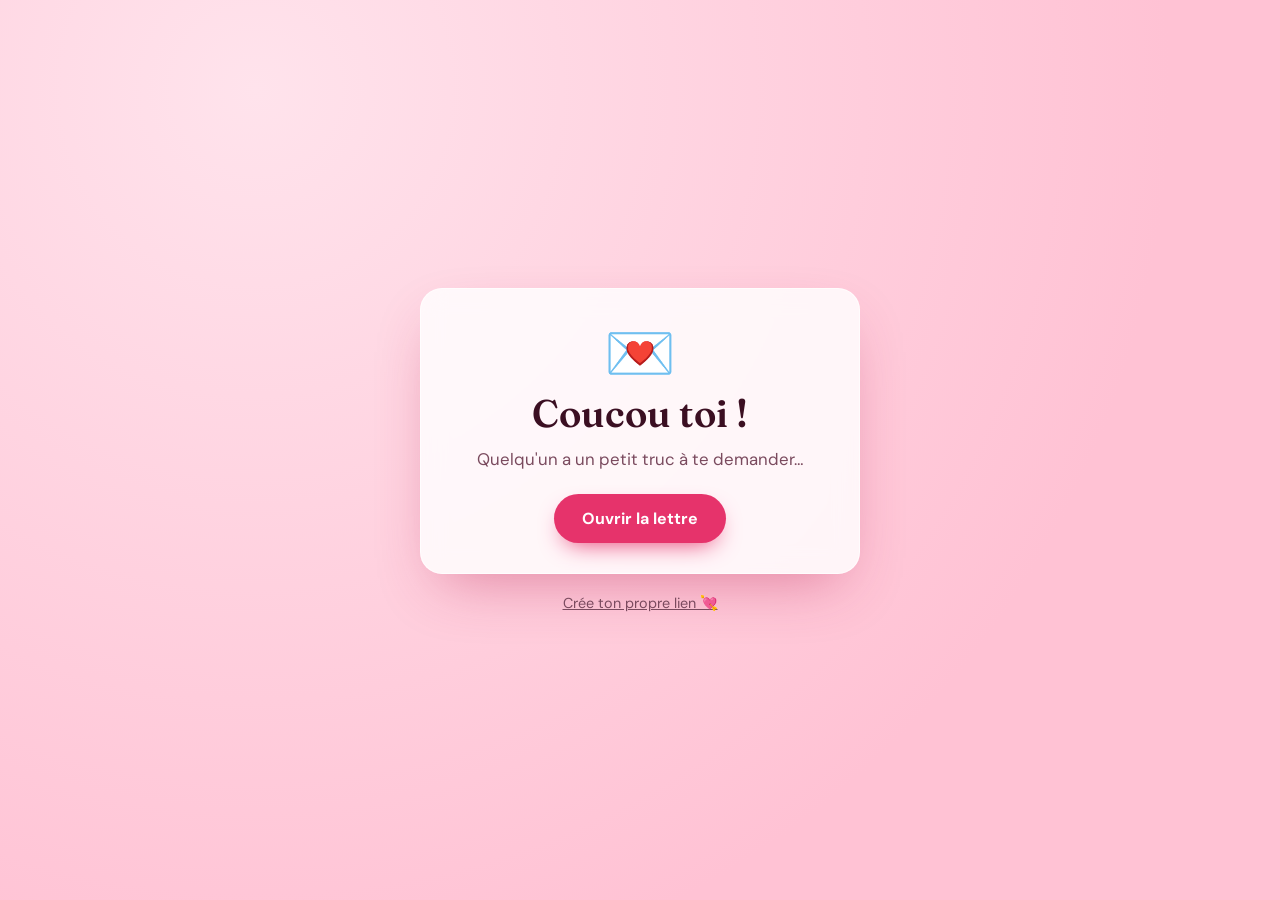
==== index.html @ 867abb2f "Site d'amour interactif : parcours, quiz, bouton Non qui fuit, rendez-vous Co-Authored-By: Claude Op" ====
<!doctype html>
<html lang="fr">
<head>
  <meta charset="utf-8">
  <meta name="viewport" content="width=device-width, initial-scale=1">
  <title>J'ai une question pour toi 💌</title>
  <meta name="description" content="Un petit message rien que pour toi.">
  <link rel="preconnect" href="https://fonts.googleapis.com">
  <link rel="preconnect" href="https://fonts.gstatic.com" crossorigin>
  <link href="https://fonts.googleapis.com/css2?family=Fraunces:ital,opsz,wght@0,9..144,600;1,9..144,500&family=DM+Sans:wght@400;500;700&display=swap" rel="stylesheet">
  <link rel="stylesheet" href="css/style.css">
</head>
<body>
  <div class="hearts" aria-hidden="true"></div>

  <main class="card" id="card">
    <div class="progress" aria-hidden="true"><span id="progress-bar"></span></div>

    <!-- Étape 0 : intro -->
    <section class="step active" data-step="intro">
      <div class="emoji big">💌</div>
      <h1>Coucou <span class="name-slot">toi</span>&nbsp;!</h1>
      <p class="lead"><span class="from-slot">Quelqu'un</span> a un petit truc à te demander…</p>
      <button class="btn primary" data-next>Ouvrir la lettre</button>
    </section>

    <!-- Étape 1 : prénom (sautée si ?pour= est dans l'URL) -->
    <section class="step" data-step="name">
      <div class="emoji">✍️</div>
      <h2>D'abord, c'est quoi ton prénom ?</h2>
      <form id="name-form" class="field" autocomplete="off">
        <input id="name-input" type="text" maxlength="30" placeholder="Ton prénom" aria-label="Ton prénom">
        <button class="btn primary" type="submit">Valider</button>
      </form>
      <p class="feedback" id="name-feedback" aria-live="polite"></p>
    </section>

    <!-- Étape 2 : quiz gauche / droite -->
    <section class="step" data-step="quiz">
      <p class="kicker" id="quiz-count">Question 1/3</p>
      <h2 id="quiz-question">Tu préfères…</h2>
      <div class="choices">
        <button class="choice" data-side="0"><span class="emoji" id="quiz-e0"></span><span id="quiz-a0"></span></button>
        <button class="choice" data-side="1"><span class="emoji" id="quiz-e1"></span><span id="quiz-a1"></span></button>
      </div>
      <p class="feedback" id="quiz-feedback" aria-live="polite"></p>
    </section>

    <!-- Étape 3 : jauge -->
    <section class="step" data-step="scale">
      <div class="emoji" id="scale-emoji">🙂</div>
      <h2>Sois honnête : tu me kiffes à combien sur 10 ?</h2>
      <input id="scale" type="range" min="0" max="10" value="5" aria-label="Note sur 10">
      <p class="scale-value"><span id="scale-value">5</span>/10</p>
      <p class="feedback" id="scale-feedback" aria-live="polite"></p>
      <button class="btn primary" id="scale-next">C'est ma réponse</button>
    </section>

    <!-- Étape 4 : la grande question -->
    <section class="step" data-step="ask">
      <div class="emoji big" id="ask-emoji">🥺</div>
      <h2><span class="name-slot">Toi</span>, tu veux sortir avec moi ?</h2>
      <p class="feedback" id="ask-feedback" aria-live="polite"></p>
      <div class="ask-zone" id="ask-zone">
        <button class="btn primary" id="yes">Oui 💖</button>
        <button class="btn ghost" id="no">Non</button>
      </div>
    </section>

    <!-- Étape 5 : le rendez-vous -->
    <section class="step" data-step="date">
      <div class="emoji big">🥳</div>
      <h2>YESSS ! On fait quoi ?</h2>
      <div class="chips" id="activities" role="radiogroup" aria-label="Activité">
        <button class="chip" data-value="un resto 🍝">🍝 Resto</button>
        <button class="chip" data-value="un ciné 🎬">🎬 Ciné</button>
        <button class="chip" data-value="une balade 🌙">🌙 Balade</button>
        <button class="chip" data-value="une soirée film à la maison 🍿">🍿 Film à la maison</button>
      </div>
      <label class="label" for="date-input">Quel jour ?</label>
      <input id="date-input" type="date">
      <label class="label" for="msg-input">Un petit mot (optionnel)</label>
      <textarea id="msg-input" maxlength="200" rows="2" placeholder="J'ai trop hâte…"></textarea>
      <p class="feedback" id="date-feedback" aria-live="polite"></p>
      <button class="btn primary" id="date-next">Confirmer le rendez-vous</button>
    </section>

    <!-- Étape 6 : récap -->
    <section class="step" data-step="done">
      <div class="emoji big">💞</div>
      <h2>C'est noté !</h2>
      <div class="ticket" id="ticket"></div>
      <a class="btn primary" id="send" target="_blank" rel="noopener">Envoyer ma réponse 📲</a>
      <button class="btn ghost small" id="restart">Recommencer</button>
    </section>
  </main>

  <footer class="footer"><a href="creer.html">Crée ton propre lien 💘</a></footer>

  <canvas id="confetti" aria-hidden="true"></canvas>
  <script src="js/app.js"></script>
</body>
</html>
---- css/style.css ----
/* ========== Thème ========== */
:root {
  --bg-1: #ffe3ec;
  --bg-2: #ffc2d4;
  --card: rgba(255, 255, 255, 0.82);
  --ink: #3b0f22;
  --ink-soft: #7a4a5e;
  --accent: #e6336b;
  --accent-dark: #b81f50;
  --line: rgba(230, 51, 107, 0.25);
  --shadow: 0 24px 60px -20px rgba(184, 31, 80, 0.45);
  --radius: 22px;
}

* { box-sizing: border-box; }

html, body { margin: 0; min-height: 100%; }

body {
  font-family: "DM Sans", system-ui, sans-serif;
  color: var(--ink);
  background: radial-gradient(circle at 20% 10%, var(--bg-1), var(--bg-2) 70%);
  min-height: 100vh;
  display: flex;
  flex-direction: column;
  align-items: center;
  justify-content: center;
  padding: 24px 16px;
  overflow-x: hidden;
}

/* ========== Cœurs flottants ========== */
.hearts { position: fixed; inset: 0; pointer-events: none; overflow: hidden; z-index: 0; }
.hearts span {
  position: absolute;
  bottom: -40px;
  font-size: var(--size, 20px);
  opacity: 0.55;
  animation: float var(--dur, 12s) linear var(--delay, 0s) infinite;
}
@keyframes float {
  0%   { transform: translateY(0) rotate(0); opacity: 0; }
  10%  { opacity: 0.6; }
  100% { transform: translateY(-110vh) rotate(25deg); opacity: 0; }
}

/* ========== Carte ========== */
.card {
  position: relative;
  z-index: 1;
  width: 100%;
  max-width: 440px;
  background: var(--card);
  backdrop-filter: blur(12px);
  -webkit-backdrop-filter: blur(12px);
  border: 1px solid rgba(255, 255, 255, 0.7);
  border-radius: var(--radius);
  box-shadow: var(--shadow);
  padding: 36px 28px 30px;
  text-align: center;
}

.progress { position: absolute; top: 0; left: 0; right: 0; height: 5px; border-radius: var(--radius) var(--radius) 0 0; overflow: hidden; }
.progress span { display: block; height: 100%; width: 0; background: var(--accent); transition: width 0.5s ease; }

/* ========== Étapes ========== */
.step { display: none; }
.step.active { display: block; animation: pop 0.45s cubic-bezier(.2, .9, .3, 1.3); }
@keyframes pop {
  from { opacity: 0; transform: translateY(14px) scale(0.97); }
  to   { opacity: 1; transform: none; }
}

h1, h2 { font-family: "Fraunces", Georgia, serif; font-weight: 600; line-height: 1.2; margin: 8px 0 12px; }
h1 { font-size: clamp(1.9rem, 6vw, 2.4rem); }
h2 { font-size: clamp(1.35rem, 5vw, 1.65rem); }
.lead { color: var(--ink-soft); font-size: 1.05rem; margin: 0 0 24px; }
.kicker { color: var(--accent); font-weight: 700; font-size: 0.8rem; letter-spacing: 0.08em; text-transform: uppercase; margin: 0; }
.emoji { font-size: 2.4rem; line-height: 1; }
.emoji.big { font-size: 3.6rem; animation: beat 1.4s ease-in-out infinite; }
@keyframes beat { 0%, 100% { transform: scale(1); } 15% { transform: scale(1.15); } 30% { transform: scale(1); } }

.feedback { min-height: 1.4em; color: var(--accent-dark); font-weight: 500; margin: 14px 0; }
.hint { color: var(--ink-soft); font-size: 0.85rem; margin: 6px 0 0; text-align: left; }

/* ========== Boutons ========== */
.btn {
  display: inline-block;
  font: inherit;
  font-weight: 700;
  font-size: 1rem;
  border: 0;
  border-radius: 999px;
  padding: 14px 28px;
  cursor: pointer;
  text-decoration: none;
  transition: transform 0.15s ease, background 0.2s ease, box-shadow 0.2s ease;
  -webkit-tap-highlight-color: transparent;
}
.btn:active { transform: scale(0.96); }
.btn.primary { background: var(--accent); color: #fff; box-shadow: 0 10px 24px -10px var(--accent); }
.btn.primary:hover { background: var(--accent-dark); }
.btn.ghost { background: transparent; color: var(--ink-soft); border: 2px solid var(--line); }
.btn.ghost:hover { border-color: var(--accent); color: var(--accent); }
.btn.small { padding: 10px 20px; font-size: 0.9rem; margin-top: 10px; }
.btn:focus-visible, .choice:focus-visible, .chip:focus-visible, input:focus-visible, textarea:focus-visible {
  outline: 3px solid var(--accent); outline-offset: 3px;
}

/* ========== Champs ========== */
input[type="text"], input[type="tel"], input[type="date"], textarea {
  width: 100%;
  font: inherit;
  color: var(--ink);
  background: #fff;
  border: 2px solid var(--line);
  border-radius: 14px;
  padding: 13px 16px;
  transition: border-color 0.2s;
}
input:focus, textarea:focus { border-color: var(--accent); outline: none; }
textarea { resize: vertical; }
.field { display: flex; flex-direction: column; gap: 12px; margin-top: 18px; }
.label { display: block; text-align: left; font-weight: 700; font-size: 0.9rem; margin: 18px 0 6px; }
form .btn { margin-top: 20px; width: 100%; }
.field .btn { margin-top: 0; }

.shake { animation: shake 0.4s; }
@keyframes shake { 20%, 60% { transform: translateX(-8px); } 40%, 80% { transform: translateX(8px); } }

/* ========== Quiz gauche/droite ========== */
.choices { display: grid; grid-template-columns: 1fr 1fr; gap: 14px; margin-top: 22px; }
.choice {
  font: inherit;
  font-weight: 700;
  color: var(--ink);
  background: #fff;
  border: 2px solid var(--line);
  border-radius: 18px;
  padding: 22px 10px;
  cursor: pointer;
  display: flex;
  flex-direction: column;
  align-items: center;
  gap: 10px;
  transition: transform 0.15s, border-color 0.2s, background 0.2s;
}
.choice:hover { transform: translateY(-3px); border-color: var(--accent); }
.choice.picked { background: var(--accent); color: #fff; border-color: var(--accent); }
.choice:disabled { cursor: default; }

/* ========== Jauge ========== */
input[type="range"] { width: 100%; accent-color: var(--accent); margin-top: 18px; height: 28px; }
.scale-value { font-family: "Fraunces", serif; font-size: 2rem; margin: 6px 0 0; }

/* ========== Oui / Non ========== */
.ask-zone {
  position: relative;
  min-height: 150px;
  display: flex;
  align-items: center;
  justify-content: center;
  gap: 16px;
  margin-top: 10px;
}
#yes { transition: transform 0.25s ease; }
#no { transition: left 0.25s ease, top 0.25s ease, transform 0.25s ease; z-index: 2; }
#no.runaway { position: absolute; }

/* ========== Activités ========== */
.chips { display: flex; flex-wrap: wrap; gap: 10px; justify-content: center; margin-top: 12px; }
.chip {
  font: inherit;
  font-weight: 500;
  background: #fff;
  color: var(--ink);
  border: 2px solid var(--line);
  border-radius: 999px;
  padding: 10px 16px;
  cursor: pointer;
  transition: all 0.2s;
}
.chip[aria-checked="true"] { background: var(--accent); border-color: var(--accent); color: #fff; }

/* ========== Ticket ========== */
.ticket {
  text-align: left;
  background: #fff;
  border: 2px dashed var(--accent);
  border-radius: 18px;
  padding: 18px 20px;
  margin: 18px 0 22px;
  line-height: 1.6;
}
.ticket strong { color: var(--accent-dark); }
.ticket .note { font-style: italic; color: var(--ink-soft); margin-top: 8px; }

/* ========== Page créer ========== */
.result { margin-top: 24px; }
.row { display: flex; gap: 10px; margin-top: 12px; }
.row .btn { flex: 1; text-align: center; }

/* ========== Footer & confettis ========== */
.footer { position: relative; z-index: 1; margin-top: 20px; font-size: 0.9rem; }
.footer a { color: var(--ink-soft); }
#confetti { position: fixed; inset: 0; width: 100%; height: 100%; pointer-events: none; z-index: 5; }

@media (prefers-reduced-motion: reduce) {
  *, *::before, *::after { animation: none !important; transition: none !important; }
}

/* ========== Mode sombre ========== */
@media (prefers-color-scheme: dark) {
  :root {
    --bg-1: #3a0d1f;
    --bg-2: #1a0510;
    --card: rgba(40, 12, 26, 0.85);
    --ink: #ffe9f0;
    --ink-soft: #d9a6b9;
    --line: rgba(255, 120, 160, 0.3);
  }
  .card { border-color: rgba(255, 255, 255, 0.08); }
  input[type="text"], input[type="tel"], input[type="date"], textarea, .choice, .chip, .ticket { background: #2a0a1a; color: var(--ink); }
  input[type="date"] { color-scheme: dark; }
}
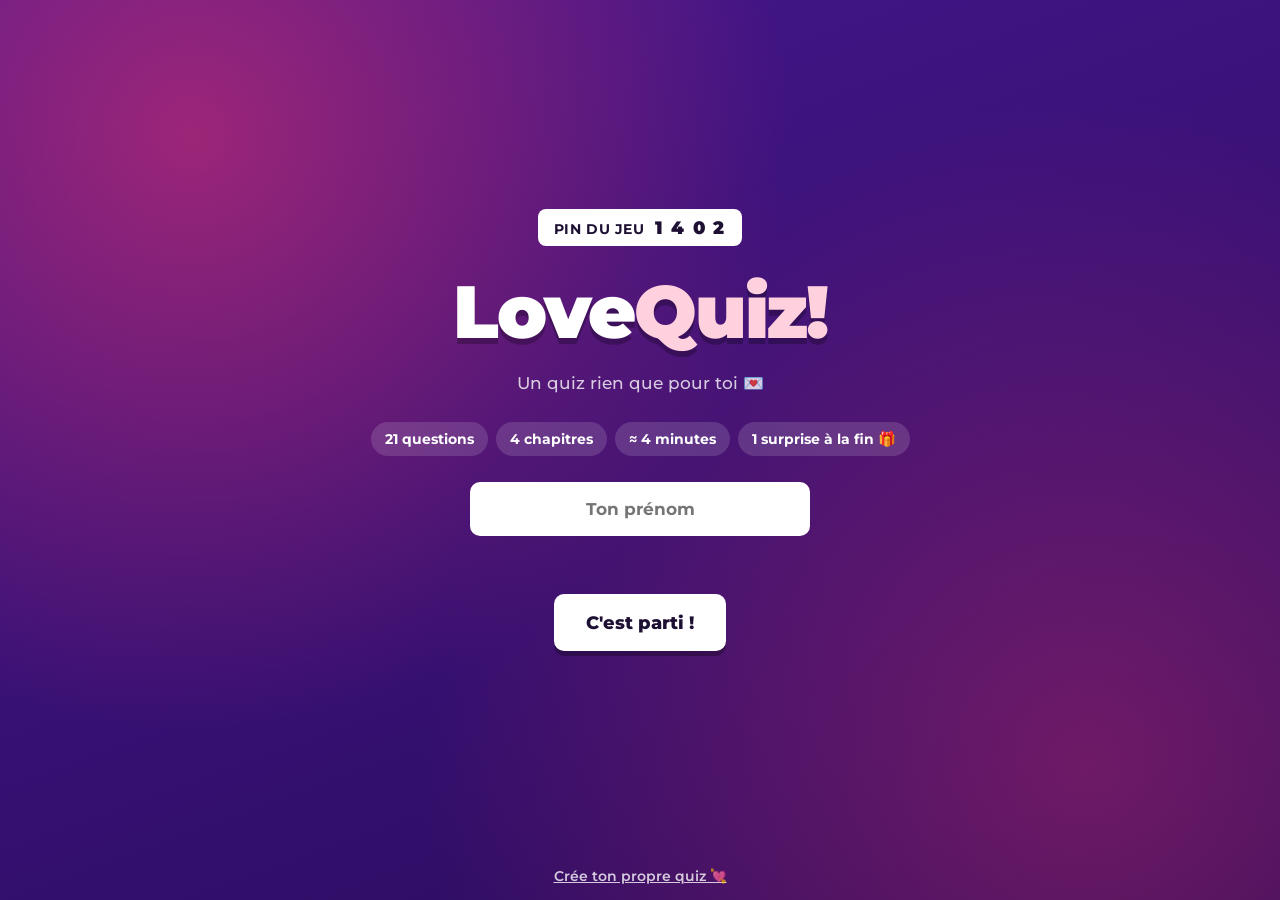
==== commit e5b47eb4: "LoveQuiz : quiz façon Kahoot en 4 chapitres, score d'amour, bouton Non qui fuit sans chevaucher le O" ====
--- a/index.html
+++ b/index.html
@@ -2,102 +2,150 @@
 <html lang="fr">
 <head>
   <meta charset="utf-8">
-  <meta name="viewport" content="width=device-width, initial-scale=1">
-  <title>J'ai une question pour toi 💌</title>
-  <meta name="description" content="Un petit message rien que pour toi.">
+  <meta name="viewport" content="width=device-width, initial-scale=1, viewport-fit=cover">
+  <meta name="theme-color" content="#3d1170">
+  <title>Le quiz de ton cœur 💘</title>
+  <meta name="description" content="Un quiz rien que pour toi.">
   <link rel="preconnect" href="https://fonts.googleapis.com">
   <link rel="preconnect" href="https://fonts.gstatic.com" crossorigin>
-  <link href="https://fonts.googleapis.com/css2?family=Fraunces:ital,opsz,wght@0,9..144,600;1,9..144,500&family=DM+Sans:wght@400;500;700&display=swap" rel="stylesheet">
+  <link href="https://fonts.googleapis.com/css2?family=Montserrat:wght@500;700;800;900&display=swap" rel="stylesheet">
   <link rel="stylesheet" href="css/style.css">
 </head>
 <body>
-  <div class="hearts" aria-hidden="true"></div>
+  <div class="bg" aria-hidden="true"><div class="hearts"></div></div>
 
-  <main class="card" id="card">
-    <div class="progress" aria-hidden="true"><span id="progress-bar"></span></div>
+  <!-- Barre du haut (pendant le quiz) -->
+  <header class="topbar" id="topbar" hidden>
+    <span class="pill" id="q-count">1 / 20</span>
+    <span class="pill soft" id="q-chapter">Chapitre</span>
+    <span class="pill player" id="q-player">👤</span>
+  </header>
+  <div class="progress" id="progress" hidden><span id="progress-bar"></span></div>
 
-    <!-- Étape 0 : intro -->
-    <section class="step active" data-step="intro">
-      <div class="emoji big">💌</div>
-      <h1>Coucou <span class="name-slot">toi</span>&nbsp;!</h1>
-      <p class="lead"><span class="from-slot">Quelqu'un</span> a un petit truc à te demander…</p>
-      <button class="btn primary" data-next>Ouvrir la lettre</button>
-    </section>
+  <main class="app">
 
-    <!-- Étape 1 : prénom (sautée si ?pour= est dans l'URL) -->
-    <section class="step" data-step="name">
-      <div class="emoji">✍️</div>
-      <h2>D'abord, c'est quoi ton prénom ?</h2>
-      <form id="name-form" class="field" autocomplete="off">
-        <input id="name-input" type="text" maxlength="30" placeholder="Ton prénom" aria-label="Ton prénom">
-        <button class="btn primary" type="submit">Valider</button>
-      </form>
-      <p class="feedback" id="name-feedback" aria-live="polite"></p>
-    </section>
-
-    <!-- Étape 2 : quiz gauche / droite -->
-    <section class="step" data-step="quiz">
-      <p class="kicker" id="quiz-count">Question 1/3</p>
-      <h2 id="quiz-question">Tu préfères…</h2>
-      <div class="choices">
-        <button class="choice" data-side="0"><span class="emoji" id="quiz-e0"></span><span id="quiz-a0"></span></button>
-        <button class="choice" data-side="1"><span class="emoji" id="quiz-e1"></span><span id="quiz-a1"></span></button>
-      </div>
-      <p class="feedback" id="quiz-feedback" aria-live="polite"></p>
-    </section>
-
-    <!-- Étape 3 : jauge -->
-    <section class="step" data-step="scale">
-      <div class="emoji" id="scale-emoji">🙂</div>
-      <h2>Sois honnête : tu me kiffes à combien sur 10 ?</h2>
-      <input id="scale" type="range" min="0" max="10" value="5" aria-label="Note sur 10">
-      <p class="scale-value"><span id="scale-value">5</span>/10</p>
-      <p class="feedback" id="scale-feedback" aria-live="polite"></p>
-      <button class="btn primary" id="scale-next">C'est ma réponse</button>
-    </section>
-
-    <!-- Étape 4 : la grande question -->
-    <section class="step" data-step="ask">
-      <div class="emoji big" id="ask-emoji">🥺</div>
-      <h2><span class="name-slot">Toi</span>, tu veux sortir avec moi ?</h2>
-      <p class="feedback" id="ask-feedback" aria-live="polite"></p>
-      <div class="ask-zone" id="ask-zone">
-        <button class="btn primary" id="yes">Oui 💖</button>
-        <button class="btn ghost" id="no">Non</button>
+    <!-- ÉCRAN : accueil façon "lobby" -->
+    <section class="screen active" id="s-intro">
+      <div class="lobby">
+        <p class="pin">PIN DU JEU <strong>1 4 0 2</strong></p>
+        <img class="avatar" id="my-photo" src="img/moi.jpg" alt="" hidden>
+        <h1 class="logo">Love<span>Quiz!</span></h1>
+        <p class="lead" id="intro-lead">Un quiz rien que pour toi</p>
+        <ul class="stats" id="intro-stats"></ul>
+        <form id="name-form" class="name-form" autocomplete="off" hidden>
+          <input id="name-input" type="text" maxlength="30" placeholder="Ton prénom" aria-label="Ton prénom">
+        </form>
+        <p class="feedback" id="intro-feedback" aria-live="polite"></p>
+        <button class="btn big" id="start">C'est parti !</button>
       </div>
     </section>
 
-    <!-- Étape 5 : le rendez-vous -->
-    <section class="step" data-step="date">
-      <div class="emoji big">🥳</div>
-      <h2>YESSS ! On fait quoi ?</h2>
-      <div class="chips" id="activities" role="radiogroup" aria-label="Activité">
-        <button class="chip" data-value="un resto 🍝">🍝 Resto</button>
-        <button class="chip" data-value="un ciné 🎬">🎬 Ciné</button>
-        <button class="chip" data-value="une balade 🌙">🌙 Balade</button>
-        <button class="chip" data-value="une soirée film à la maison 🍿">🍿 Film à la maison</button>
+    <!-- ÉCRAN : transition de chapitre -->
+    <section class="screen" id="s-chapter">
+      <div class="chapter">
+        <p class="chapter-num" id="ch-num">Chapitre 1</p>
+        <div class="chapter-img" id="ch-img"></div>
+        <h2 id="ch-title">Titre</h2>
+        <p class="lead" id="ch-intro"></p>
+        <button class="btn" id="ch-go">Je suis prête</button>
       </div>
-      <label class="label" for="date-input">Quel jour ?</label>
-      <input id="date-input" type="date">
-      <label class="label" for="msg-input">Un petit mot (optionnel)</label>
-      <textarea id="msg-input" maxlength="200" rows="2" placeholder="J'ai trop hâte…"></textarea>
-      <p class="feedback" id="date-feedback" aria-live="polite"></p>
-      <button class="btn primary" id="date-next">Confirmer le rendez-vous</button>
     </section>
 
-    <!-- Étape 6 : récap -->
-    <section class="step" data-step="done">
-      <div class="emoji big">💞</div>
-      <h2>C'est noté !</h2>
-      <div class="ticket" id="ticket"></div>
-      <a class="btn primary" id="send" target="_blank" rel="noopener">Envoyer ma réponse 📲</a>
-      <button class="btn ghost small" id="restart">Recommencer</button>
+    <!-- ÉCRAN : question -->
+    <section class="screen" id="s-question">
+      <div class="q-box">
+        <h2 id="q-title">Question</h2>
+      </div>
+      <div class="q-media">
+        <div class="timer" id="timer" hidden>
+          <svg viewBox="0 0 44 44" aria-hidden="true"><circle cx="22" cy="22" r="19"/><circle class="t-ring" id="t-ring" cx="22" cy="22" r="19"/></svg>
+          <span id="t-num">25</span>
+        </div>
+        <div class="q-img" id="q-img"></div>
+        <p class="q-hint" id="q-hint"></p>
+      </div>
+      <div class="answers" id="answers"></div>
+      <div class="q-extra" id="q-extra"></div>
+    </section>
+
+    <!-- ÉCRAN : verdict -->
+    <section class="screen" id="s-result">
+      <div class="result">
+        <p class="chapter-num">Résultat du quiz</p>
+        <h2>Ton score d'amour</h2>
+        <div class="meter" role="img" aria-label="Score d'amour">
+          <svg viewBox="0 0 120 120" aria-hidden="true">
+            <circle class="m-bg" cx="60" cy="60" r="52"/>
+            <circle class="m-fill" id="m-fill" cx="60" cy="60" r="52"/>
+          </svg>
+          <div class="m-center"><span id="m-num">0</span><small>%</small></div>
+        </div>
+        <div class="verdict">
+          <div class="v-emoji" id="v-emoji"></div>
+          <h3 id="v-title"></h3>
+          <p id="v-text"></p>
+        </div>
+        <ul class="highlights" id="highlights"></ul>
+        <button class="btn big" id="to-ask">Maintenant, la vraie question…</button>
+      </div>
+    </section>
+
+    <!-- ÉCRAN : la grande question -->
+    <section class="screen" id="s-ask">
+      <div class="ask">
+        <div class="ask-emoji" id="ask-emoji">🥺</div>
+        <h2 id="ask-title">Tu veux sortir avec moi ?</h2>
+        <p class="feedback light" id="ask-feedback" aria-live="polite"></p>
+        <div class="ask-row">
+          <button class="btn yes" id="yes">Oui 💖</button>
+          <button class="btn no" id="no">Non</button>
+        </div>
+      </div>
+    </section>
+
+    <!-- ÉCRAN : rendez-vous -->
+    <section class="screen" id="s-date">
+      <div class="panel">
+        <div class="ask-emoji">🥳</div>
+        <h2>YESSS ! On fait quoi ?</h2>
+        <div class="chips" id="activities" role="radiogroup" aria-label="Activité"></div>
+        <label class="label" for="date-input">Quel jour ?</label>
+        <input id="date-input" type="date">
+        <label class="label" for="msg-input">Un petit mot pour moi (optionnel)</label>
+        <textarea id="msg-input" maxlength="200" rows="2" placeholder="J'ai trop hâte…"></textarea>
+        <p class="feedback" id="date-feedback" aria-live="polite"></p>
+        <button class="btn big full" id="date-next">Confirmer le rendez-vous</button>
+      </div>
+    </section>
+
+    <!-- ÉCRAN : fin -->
+    <section class="screen" id="s-done">
+      <div class="panel">
+        <div class="ask-emoji">💞</div>
+        <h2>C'est noté !</h2>
+        <div class="ticket" id="ticket"></div>
+        <a class="btn big full" id="send" target="_blank" rel="noopener">Envoyer mes réponses 📲</a>
+        <details class="recap">
+          <summary>Voir toutes mes réponses</summary>
+          <ul id="recap-list"></ul>
+        </details>
+        <button class="btn ghost" id="restart">Rejouer</button>
+      </div>
     </section>
   </main>
 
-  <footer class="footer"><a href="creer.html">Crée ton propre lien 💘</a></footer>
+  <!-- Bandeau de réaction après chaque réponse (comme Kahoot) -->
+  <div class="reaction" id="reaction" hidden>
+    <div class="r-emoji" id="r-emoji"></div>
+    <p class="r-text" id="r-text"></p>
+    <button class="btn light" id="r-next">Suivant →</button>
+    <span class="r-bar"><span id="r-bar"></span></span>
+  </div>
+
+  <footer class="footer" id="footer"><a href="creer.html">Crée ton propre quiz 💘</a></footer>
 
   <canvas id="confetti" aria-hidden="true"></canvas>
+  <script src="js/questions.js"></script>
   <script src="js/app.js"></script>
 </body>
 </html>
--- a/css/style.css
+++ b/css/style.css
@@ -1,225 +1,351 @@
-/* ========== Thème ========== */
+/* =========================================================
+   LoveQuiz — style inspiré des quiz en direct (cases colorées)
+   ========================================================= */
 :root {
-  --bg-1: #ffe3ec;
-  --bg-2: #ffc2d4;
-  --card: rgba(255, 255, 255, 0.82);
-  --ink: #3b0f22;
-  --ink-soft: #7a4a5e;
-  --accent: #e6336b;
-  --accent-dark: #b81f50;
-  --line: rgba(230, 51, 107, 0.25);
-  --shadow: 0 24px 60px -20px rgba(184, 31, 80, 0.45);
-  --radius: 22px;
+  --violet: #46178f;
+  --violet-deep: #2a0b5c;
+  --pink: #e6336b;
+  --pink-deep: #b81f50;
+  --ink: #1d1033;
+  --white: #ffffff;
+  --muted: rgba(255, 255, 255, 0.78);
+
+  /* Couleurs des cases réponses */
+  --c0: #e21b3c;  /* rouge   – triangle */
+  --c1: #1368ce;  /* bleu    – losange  */
+  --c2: #d89e00;  /* jaune   – rond     */
+  --c3: #26890c;  /* vert    – carré    */
+  --c4: #864cbf;  /* violet  – cœur     */
+  --c5: #0a8f8f;  /* turquoise – étoile */
+
+  --radius: 14px;
+  --safe-b: env(safe-area-inset-bottom, 0px);
 }
 
 * { box-sizing: border-box; }
-
 html, body { margin: 0; min-height: 100%; }
 
 body {
-  font-family: "DM Sans", system-ui, sans-serif;
-  color: var(--ink);
-  background: radial-gradient(circle at 20% 10%, var(--bg-1), var(--bg-2) 70%);
+  font-family: "Montserrat", system-ui, sans-serif;
+  color: var(--white);
+  background: var(--violet-deep);
   min-height: 100vh;
+  min-height: 100dvh;
   display: flex;
   flex-direction: column;
-  align-items: center;
-  justify-content: center;
-  padding: 24px 16px;
   overflow-x: hidden;
-}
-
-/* ========== Cœurs flottants ========== */
-.hearts { position: fixed; inset: 0; pointer-events: none; overflow: hidden; z-index: 0; }
+  -webkit-font-smoothing: antialiased;
+}
+
+/* ---------- Fond animé ---------- */
+.bg {
+  position: fixed; inset: 0; z-index: 0; pointer-events: none;
+  background:
+    radial-gradient(circle at 15% 15%, rgba(230, 51, 107, 0.55), transparent 45%),
+    radial-gradient(circle at 85% 85%, rgba(230, 51, 107, 0.35), transparent 50%),
+    linear-gradient(160deg, var(--violet), var(--violet-deep));
+}
+.hearts { position: absolute; inset: 0; overflow: hidden; }
 .hearts span {
-  position: absolute;
-  bottom: -40px;
-  font-size: var(--size, 20px);
-  opacity: 0.55;
-  animation: float var(--dur, 12s) linear var(--delay, 0s) infinite;
+  position: absolute; bottom: -40px;
+  font-size: var(--size, 20px); opacity: 0;
+  animation: float var(--dur, 14s) linear var(--delay, 0s) infinite;
 }
 @keyframes float {
-  0%   { transform: translateY(0) rotate(0); opacity: 0; }
-  10%  { opacity: 0.6; }
-  100% { transform: translateY(-110vh) rotate(25deg); opacity: 0; }
-}
-
-/* ========== Carte ========== */
-.card {
-  position: relative;
-  z-index: 1;
+  0% { transform: translateY(0) rotate(0); opacity: 0; }
+  10% { opacity: 0.35; }
+  100% { transform: translateY(-110vh) rotate(30deg); opacity: 0; }
+}
+
+/* ---------- Barre du haut ---------- */
+.topbar {
+  position: relative; z-index: 2;
+  display: flex; gap: 8px; align-items: center;
+  padding: 14px 16px 10px;
+  max-width: 760px; width: 100%; margin: 0 auto;
+}
+.topbar[hidden], .progress[hidden] { display: none; }
+.pill {
+  background: var(--white); color: var(--ink);
+  font-weight: 800; font-size: 0.85rem;
+  padding: 7px 12px; border-radius: 999px; white-space: nowrap;
+}
+.pill.soft { background: rgba(255, 255, 255, 0.16); color: var(--white); overflow: hidden; text-overflow: ellipsis; min-width: 0; }
+.pill.player { margin-left: auto; background: rgba(0, 0, 0, 0.25); color: var(--white); }
+.progress { position: relative; z-index: 2; height: 6px; background: rgba(255, 255, 255, 0.15); max-width: 728px; width: calc(100% - 32px); margin: 0 auto; border-radius: 99px; overflow: hidden; }
+.progress span { display: block; height: 100%; width: 0; background: var(--pink); transition: width 0.5s ease; }
+
+/* ---------- Conteneur ---------- */
+.app {
+  position: relative; z-index: 1;
+  flex: 1;
+  width: 100%; max-width: 760px;
+  margin: 0 auto;
+  padding: 16px 16px calc(24px + var(--safe-b));
+  display: flex; flex-direction: column;
+}
+.screen { display: none; flex: 1; flex-direction: column; }
+.screen.active { display: flex; animation: enter 0.45s cubic-bezier(.2, .9, .3, 1.2); }
+@keyframes enter { from { opacity: 0; transform: translateY(16px); } to { opacity: 1; transform: none; } }
+
+h1, h2, h3 { margin: 0; font-weight: 900; line-height: 1.15; }
+.lead { color: var(--muted); font-weight: 500; font-size: 1.05rem; line-height: 1.5; margin: 10px 0 0; }
+.feedback { min-height: 1.4em; color: #ffd0de; font-weight: 700; margin: 12px 0; text-align: center; }
+
+/* ---------- Boutons ---------- */
+.btn {
+  display: inline-flex; align-items: center; justify-content: center; gap: 8px;
+  font: inherit; font-weight: 800; font-size: 1.05rem;
+  color: var(--ink); background: var(--white);
+  border: 0; border-radius: 10px;
+  padding: 14px 26px;
+  cursor: pointer; text-decoration: none;
+  box-shadow: 0 5px 0 rgba(0, 0, 0, 0.28);
+  transition: transform 0.12s ease, box-shadow 0.12s ease, background 0.2s;
+  -webkit-tap-highlight-color: transparent;
+  touch-action: manipulation;
+}
+.btn:active { transform: translateY(4px); box-shadow: 0 1px 0 rgba(0, 0, 0, 0.28); }
+.btn.big { font-size: 1.15rem; padding: 17px 32px; }
+.btn.full { width: 100%; }
+.btn.ghost { background: transparent; color: var(--white); box-shadow: none; border: 2px solid rgba(255, 255, 255, 0.35); margin-top: 12px; }
+.btn.light { background: var(--white); }
+.btn:disabled { opacity: 0.5; cursor: not-allowed; }
+.btn:focus-visible, .tile:focus-visible, .chip:focus-visible, input:focus-visible, textarea:focus-visible {
+  outline: 3px solid #ffd166; outline-offset: 3px;
+}
+
+/* ---------- Lobby ---------- */
+.lobby, .chapter, .result, .ask { flex: 1; display: flex; flex-direction: column; align-items: center; justify-content: center; text-align: center; gap: 6px; }
+.pin { background: var(--white); color: var(--ink); font-weight: 700; font-size: 0.85rem; padding: 8px 16px; border-radius: 8px; margin: 0 0 18px; letter-spacing: 0.04em; }
+.pin strong { font-weight: 900; font-size: 1.1rem; margin-left: 6px; letter-spacing: 0.1em; }
+.avatar { width: 110px; height: 110px; border-radius: 50%; object-fit: cover; border: 4px solid var(--white); box-shadow: 0 10px 30px rgba(0, 0, 0, 0.35); margin-bottom: 10px; }
+.logo { font-size: clamp(2.8rem, 12vw, 4.6rem); letter-spacing: -0.03em; text-shadow: 0 6px 0 rgba(0, 0, 0, 0.25); }
+.logo span { color: #ffd0de; }
+.stats { list-style: none; padding: 0; margin: 20px 0 6px; display: flex; flex-wrap: wrap; justify-content: center; gap: 8px; }
+.stats li { background: rgba(255, 255, 255, 0.14); border-radius: 999px; padding: 8px 14px; font-weight: 700; font-size: 0.9rem; }
+.name-form { width: 100%; max-width: 340px; margin-top: 14px; }
+.name-form[hidden] { display: none; }
+
+/* ---------- Champs ---------- */
+input[type="text"], input[type="tel"], input[type="date"], textarea, select {
   width: 100%;
-  max-width: 440px;
-  background: var(--card);
-  backdrop-filter: blur(12px);
-  -webkit-backdrop-filter: blur(12px);
-  border: 1px solid rgba(255, 255, 255, 0.7);
-  border-radius: var(--radius);
-  box-shadow: var(--shadow);
-  padding: 36px 28px 30px;
-  text-align: center;
-}
-
-.progress { position: absolute; top: 0; left: 0; right: 0; height: 5px; border-radius: var(--radius) var(--radius) 0 0; overflow: hidden; }
-.progress span { display: block; height: 100%; width: 0; background: var(--accent); transition: width 0.5s ease; }
-
-/* ========== Étapes ========== */
-.step { display: none; }
-.step.active { display: block; animation: pop 0.45s cubic-bezier(.2, .9, .3, 1.3); }
-@keyframes pop {
-  from { opacity: 0; transform: translateY(14px) scale(0.97); }
-  to   { opacity: 1; transform: none; }
-}
-
-h1, h2 { font-family: "Fraunces", Georgia, serif; font-weight: 600; line-height: 1.2; margin: 8px 0 12px; }
-h1 { font-size: clamp(1.9rem, 6vw, 2.4rem); }
-h2 { font-size: clamp(1.35rem, 5vw, 1.65rem); }
-.lead { color: var(--ink-soft); font-size: 1.05rem; margin: 0 0 24px; }
-.kicker { color: var(--accent); font-weight: 700; font-size: 0.8rem; letter-spacing: 0.08em; text-transform: uppercase; margin: 0; }
-.emoji { font-size: 2.4rem; line-height: 1; }
-.emoji.big { font-size: 3.6rem; animation: beat 1.4s ease-in-out infinite; }
-@keyframes beat { 0%, 100% { transform: scale(1); } 15% { transform: scale(1.15); } 30% { transform: scale(1); } }
-
-.feedback { min-height: 1.4em; color: var(--accent-dark); font-weight: 500; margin: 14px 0; }
-.hint { color: var(--ink-soft); font-size: 0.85rem; margin: 6px 0 0; text-align: left; }
-
-/* ========== Boutons ========== */
-.btn {
-  display: inline-block;
-  font: inherit;
-  font-weight: 700;
-  font-size: 1rem;
-  border: 0;
-  border-radius: 999px;
-  padding: 14px 28px;
-  cursor: pointer;
-  text-decoration: none;
-  transition: transform 0.15s ease, background 0.2s ease, box-shadow 0.2s ease;
-  -webkit-tap-highlight-color: transparent;
-}
-.btn:active { transform: scale(0.96); }
-.btn.primary { background: var(--accent); color: #fff; box-shadow: 0 10px 24px -10px var(--accent); }
-.btn.primary:hover { background: var(--accent-dark); }
-.btn.ghost { background: transparent; color: var(--ink-soft); border: 2px solid var(--line); }
-.btn.ghost:hover { border-color: var(--accent); color: var(--accent); }
-.btn.small { padding: 10px 20px; font-size: 0.9rem; margin-top: 10px; }
-.btn:focus-visible, .choice:focus-visible, .chip:focus-visible, input:focus-visible, textarea:focus-visible {
-  outline: 3px solid var(--accent); outline-offset: 3px;
-}
-
-/* ========== Champs ========== */
-input[type="text"], input[type="tel"], input[type="date"], textarea {
-  width: 100%;
-  font: inherit;
-  color: var(--ink);
-  background: #fff;
-  border: 2px solid var(--line);
-  border-radius: 14px;
-  padding: 13px 16px;
-  transition: border-color 0.2s;
-}
-input:focus, textarea:focus { border-color: var(--accent); outline: none; }
-textarea { resize: vertical; }
-.field { display: flex; flex-direction: column; gap: 12px; margin-top: 18px; }
-.label { display: block; text-align: left; font-weight: 700; font-size: 0.9rem; margin: 18px 0 6px; }
-form .btn { margin-top: 20px; width: 100%; }
-.field .btn { margin-top: 0; }
+  font: inherit; font-weight: 700; font-size: 1.05rem;
+  color: var(--ink); background: var(--white);
+  border: 3px solid transparent; border-radius: 10px;
+  padding: 14px 16px; text-align: center;
+}
+textarea { text-align: left; resize: vertical; }
+input:focus, textarea:focus, select:focus { outline: none; border-color: #ffd166; }
+.label { display: block; text-align: left; font-weight: 800; font-size: 0.9rem; margin: 18px 0 8px; color: var(--muted); }
 
 .shake { animation: shake 0.4s; }
 @keyframes shake { 20%, 60% { transform: translateX(-8px); } 40%, 80% { transform: translateX(8px); } }
 
-/* ========== Quiz gauche/droite ========== */
-.choices { display: grid; grid-template-columns: 1fr 1fr; gap: 14px; margin-top: 22px; }
-.choice {
-  font: inherit;
-  font-weight: 700;
-  color: var(--ink);
-  background: #fff;
-  border: 2px solid var(--line);
-  border-radius: 18px;
-  padding: 22px 10px;
+/* ---------- Chapitre ---------- */
+.chapter-num { text-transform: uppercase; letter-spacing: 0.14em; font-weight: 800; font-size: 0.8rem; color: #ffd0de; margin: 0 0 10px; }
+.chapter-img img, .chapter-img span { width: 120px; height: 120px; font-size: 100px; line-height: 120px; display: block; margin: 0 auto 18px; animation: bounce 2s ease-in-out infinite; }
+.chapter h2 { font-size: clamp(1.9rem, 7vw, 2.6rem); }
+.chapter .btn { margin-top: 28px; }
+@keyframes bounce { 0%, 100% { transform: translateY(0); } 50% { transform: translateY(-10px); } }
+
+/* ---------- Question ---------- */
+.q-box {
+  background: var(--white); color: var(--ink);
+  border-radius: var(--radius);
+  padding: 18px 20px;
+  text-align: center;
+  box-shadow: 0 6px 0 rgba(0, 0, 0, 0.2);
+}
+.q-box h2 { font-size: clamp(1.2rem, 4.6vw, 1.7rem); font-weight: 800; }
+
+.q-media {
+  position: relative;
+  flex: 1;
+  display: flex; flex-direction: column; align-items: center; justify-content: center;
+  min-height: 150px; padding: 14px 0;
+}
+.q-img img, .q-img span { width: clamp(90px, 26vw, 150px); height: clamp(90px, 26vw, 150px); display: block; font-size: clamp(76px, 22vw, 128px); line-height: 1; text-align: center; filter: drop-shadow(0 10px 18px rgba(0, 0, 0, 0.35)); animation: popin 0.5s cubic-bezier(.2, 1.4, .4, 1); }
+@keyframes popin { from { transform: scale(0.3) rotate(-12deg); opacity: 0; } to { transform: none; opacity: 1; } }
+.q-hint { margin: 12px 0 0; color: var(--muted); font-weight: 700; font-size: 0.9rem; min-height: 1.2em; text-align: center; }
+
+.timer { position: absolute; left: 0; top: 50%; transform: translateY(-50%); width: 58px; height: 58px; }
+.timer[hidden] { display: none; }
+.timer svg { width: 100%; height: 100%; transform: rotate(-90deg); }
+.timer circle { fill: none; stroke: rgba(255, 255, 255, 0.18); stroke-width: 4; }
+.timer .t-ring { stroke: var(--white); stroke-linecap: round; stroke-dasharray: 119.4; stroke-dashoffset: 0; transition: stroke-dashoffset 1s linear, stroke 0.3s; }
+.timer.low .t-ring { stroke: #ff5c7a; }
+.timer span { position: absolute; inset: 0; display: grid; place-items: center; font-weight: 900; font-size: 1.25rem; }
+.timer.low span { color: #ff8fa3; animation: pulse 1s infinite; }
+@keyframes pulse { 50% { transform: scale(1.15); } }
+
+/* Cases réponses */
+.answers { display: grid; grid-template-columns: 1fr 1fr; gap: 10px; }
+.answers.six { grid-template-columns: 1fr 1fr; }
+.tile {
+  position: relative;
+  display: flex; align-items: center; gap: 12px;
+  min-height: 82px;
+  padding: 14px 14px;
+  font: inherit; font-weight: 800; font-size: clamp(0.92rem, 3.6vw, 1.15rem);
+  text-align: left; color: var(--white);
+  background: var(--c, var(--c0));
+  border: 0; border-radius: 8px;
+  box-shadow: 0 5px 0 rgba(0, 0, 0, 0.28);
   cursor: pointer;
-  display: flex;
-  flex-direction: column;
-  align-items: center;
-  gap: 10px;
-  transition: transform 0.15s, border-color 0.2s, background 0.2s;
-}
-.choice:hover { transform: translateY(-3px); border-color: var(--accent); }
-.choice.picked { background: var(--accent); color: #fff; border-color: var(--accent); }
-.choice:disabled { cursor: default; }
-
-/* ========== Jauge ========== */
-input[type="range"] { width: 100%; accent-color: var(--accent); margin-top: 18px; height: 28px; }
-.scale-value { font-family: "Fraunces", serif; font-size: 2rem; margin: 6px 0 0; }
-
-/* ========== Oui / Non ========== */
-.ask-zone {
+  transition: transform 0.12s ease, opacity 0.3s ease, filter 0.3s;
+  -webkit-tap-highlight-color: transparent;
+  touch-action: manipulation;
+}
+.tile:hover { filter: brightness(1.08); }
+.tile:active { transform: translateY(4px); box-shadow: 0 1px 0 rgba(0, 0, 0, 0.28); }
+.tile .shape { flex: 0 0 auto; width: 30px; height: 30px; fill: var(--white); }
+.tile .t-label { flex: 1; line-height: 1.2; }
+.tile .t-emoji { font-size: 1.4rem; }
+.tile.dim { opacity: 0.25; filter: grayscale(0.6); }
+.tile.chosen { transform: scale(1.03); box-shadow: 0 0 0 4px var(--white), 0 5px 0 rgba(0, 0, 0, 0.28); }
+.tile .check {
+  position: absolute; top: 8px; right: 8px;
+  width: 24px; height: 24px; border-radius: 50%;
+  border: 3px solid var(--white); background: transparent;
+  display: grid; place-items: center; font-size: 0.8rem; font-weight: 900;
+  color: transparent;
+}
+.tile[aria-pressed="true"] .check { background: var(--white); color: var(--ink); }
+.tile[aria-pressed="true"] { box-shadow: 0 0 0 4px var(--white), 0 5px 0 rgba(0, 0, 0, 0.28); }
+.tile:disabled { cursor: default; }
+
+.q-extra { margin-top: 12px; display: flex; flex-direction: column; gap: 10px; }
+.q-extra .row { display: flex; gap: 10px; }
+.q-extra .row .btn { flex: 1; }
+.skip { background: transparent !important; color: var(--muted) !important; box-shadow: none !important; font-size: 0.95rem !important; text-decoration: underline; }
+
+/* Curseur */
+.scale-box { background: rgba(0, 0, 0, 0.22); border-radius: var(--radius); padding: 20px 18px 16px; text-align: center; }
+.scale-val { font-size: clamp(2.6rem, 12vw, 3.6rem); font-weight: 900; line-height: 1; }
+.scale-emoji { font-size: 2.6rem; display: block; margin-bottom: 6px; }
+.scale-txt { color: var(--muted); font-weight: 700; margin: 8px 0 14px; min-height: 1.3em; }
+input[type="range"] {
+  -webkit-appearance: none; appearance: none;
+  width: 100%; height: 14px; border-radius: 99px;
+  background: linear-gradient(90deg, #6ec6ff, #ffd166, var(--pink));
+  outline: none;
+}
+input[type="range"]::-webkit-slider-thumb { -webkit-appearance: none; width: 34px; height: 34px; border-radius: 50%; background: var(--white); border: 4px solid var(--pink); box-shadow: 0 4px 10px rgba(0, 0, 0, 0.35); cursor: grab; }
+input[type="range"]::-moz-range-thumb { width: 28px; height: 28px; border-radius: 50%; background: var(--white); border: 4px solid var(--pink); cursor: grab; }
+
+/* ---------- Bandeau de réaction ---------- */
+.reaction {
+  position: fixed; left: 0; right: 0; bottom: 0; z-index: 20;
+  background: linear-gradient(135deg, var(--pink), var(--pink-deep));
+  padding: 22px 20px calc(22px + var(--safe-b));
+  text-align: center;
+  box-shadow: 0 -10px 40px rgba(0, 0, 0, 0.35);
+  border-radius: 22px 22px 0 0;
+  animation: up 0.35s cubic-bezier(.2, 1.2, .4, 1);
+}
+.reaction[hidden] { display: none; }
+@keyframes up { from { transform: translateY(100%); } to { transform: none; } }
+.r-emoji { font-size: 2.6rem; line-height: 1; }
+.r-text { font-weight: 800; font-size: 1.15rem; line-height: 1.35; margin: 10px auto 16px; max-width: 520px; overflow-wrap: anywhere; }
+.r-bar { position: absolute; left: 0; right: 0; top: 0; height: 4px; overflow: hidden; border-radius: 22px 22px 0 0; }
+.r-bar span { display: block; height: 100%; width: 0; background: rgba(255, 255, 255, 0.85); }
+.r-bar span.run { width: 100%; transition: width var(--d, 3s) linear; }
+
+/* ---------- Résultat ---------- */
+.result h2 { font-size: clamp(1.6rem, 6vw, 2.2rem); }
+.meter { position: relative; width: min(220px, 60vw); aspect-ratio: 1; margin: 22px auto 10px; }
+.meter svg { width: 100%; height: 100%; transform: rotate(-90deg); }
+.meter circle { fill: none; stroke-width: 12; }
+.m-bg { stroke: rgba(255, 255, 255, 0.15); }
+.m-fill { stroke: var(--pink); stroke-linecap: round; stroke-dasharray: 326.7; stroke-dashoffset: 326.7; transition: stroke-dashoffset 2.2s cubic-bezier(.3, .8, .3, 1); filter: drop-shadow(0 0 8px rgba(230, 51, 107, 0.8)); }
+.m-center { position: absolute; inset: 0; display: grid; place-content: center; grid-auto-flow: column; align-items: baseline; font-weight: 900; }
+.m-center span { font-size: clamp(3rem, 14vw, 4.2rem); }
+.m-center small { font-size: 1.4rem; }
+.verdict { opacity: 0; transform: translateY(10px); transition: all 0.6s ease; }
+.verdict.show { opacity: 1; transform: none; }
+.v-emoji { font-size: 3rem; }
+.verdict h3 { font-size: 1.5rem; margin: 6px 0; }
+.verdict p { color: var(--muted); font-weight: 600; margin: 0; }
+.highlights { list-style: none; padding: 0; margin: 18px 0 22px; display: grid; gap: 8px; width: 100%; max-width: 460px; text-align: left; }
+.highlights li { background: rgba(255, 255, 255, 0.12); border-radius: 10px; padding: 10px 14px; font-weight: 600; font-size: 0.95rem; }
+.highlights b { color: #ffd0de; }
+
+/* ---------- La grande question ---------- */
+.ask-emoji { font-size: clamp(4rem, 18vw, 6rem); line-height: 1; animation: beat 1.4s ease-in-out infinite; }
+@keyframes beat { 0%, 100% { transform: scale(1); } 15% { transform: scale(1.15); } 30% { transform: scale(1); } }
+.ask h2 { font-size: clamp(1.8rem, 7.5vw, 2.8rem); margin: 18px 0 4px; }
+.ask-row { display: flex; gap: 16px; justify-content: center; align-items: center; margin-top: 22px; min-height: 120px; }
+.btn.yes { background: #26890c; color: var(--white); font-size: 1.3rem; padding: 18px 38px; transition: transform 0.3s cubic-bezier(.2, 1.4, .4, 1); position: relative; z-index: 3; }
+.btn.no { background: var(--c0); color: var(--white); font-size: 1.05rem; padding: 14px 24px; white-space: nowrap; max-width: calc(100vw - 32px); }
+/* Une fois qu'il fuit, le bouton Non est rattaché au <body> et se déplace sur tout l'écran */
+.btn.no.runaway { position: fixed; z-index: 30; margin: 0; transition: left 0.28s cubic-bezier(.3, 1.3, .5, 1), top 0.28s cubic-bezier(.3, 1.3, .5, 1); }
+
+/* ---------- Rendez-vous & fin ---------- */
+.panel { width: 100%; max-width: 480px; margin: auto; text-align: center; }
+.panel h2 { font-size: clamp(1.6rem, 6vw, 2.2rem); margin: 12px 0 8px; }
+.chips { display: grid; grid-template-columns: 1fr 1fr; gap: 10px; margin-top: 16px; }
+.chip {
+  font: inherit; font-weight: 800; font-size: 0.95rem;
+  color: var(--white); background: rgba(255, 255, 255, 0.12);
+  border: 3px solid transparent; border-radius: 10px;
+  padding: 14px 10px; cursor: pointer; transition: all 0.2s;
+}
+.chip[aria-checked="true"] { background: var(--white); color: var(--ink); border-color: #ffd166; }
+.panel .btn.full { margin-top: 8px; }
+input[type="date"] { color-scheme: light; }
+
+.ticket {
+  text-align: left; color: var(--ink);
+  background: var(--white);
+  border-radius: var(--radius);
+  padding: 18px 20px; margin: 18px 0 20px;
+  line-height: 1.7; font-weight: 600;
   position: relative;
-  min-height: 150px;
-  display: flex;
-  align-items: center;
-  justify-content: center;
-  gap: 16px;
-  margin-top: 10px;
-}
-#yes { transition: transform 0.25s ease; }
-#no { transition: left 0.25s ease, top 0.25s ease, transform 0.25s ease; z-index: 2; }
-#no.runaway { position: absolute; }
-
-/* ========== Activités ========== */
-.chips { display: flex; flex-wrap: wrap; gap: 10px; justify-content: center; margin-top: 12px; }
-.chip {
-  font: inherit;
-  font-weight: 500;
-  background: #fff;
-  color: var(--ink);
-  border: 2px solid var(--line);
-  border-radius: 999px;
-  padding: 10px 16px;
-  cursor: pointer;
-  transition: all 0.2s;
-}
-.chip[aria-checked="true"] { background: var(--accent); border-color: var(--accent); color: #fff; }
-
-/* ========== Ticket ========== */
-.ticket {
-  text-align: left;
-  background: #fff;
-  border: 2px dashed var(--accent);
-  border-radius: 18px;
-  padding: 18px 20px;
-  margin: 18px 0 22px;
-  line-height: 1.6;
-}
-.ticket strong { color: var(--accent-dark); }
-.ticket .note { font-style: italic; color: var(--ink-soft); margin-top: 8px; }
-
-/* ========== Page créer ========== */
-.result { margin-top: 24px; }
-.row { display: flex; gap: 10px; margin-top: 12px; }
-.row .btn { flex: 1; text-align: center; }
-
-/* ========== Footer & confettis ========== */
-.footer { position: relative; z-index: 1; margin-top: 20px; font-size: 0.9rem; }
-.footer a { color: var(--ink-soft); }
-#confetti { position: fixed; inset: 0; width: 100%; height: 100%; pointer-events: none; z-index: 5; }
+  box-shadow: 0 6px 0 rgba(0, 0, 0, 0.2);
+}
+.ticket strong { color: var(--pink-deep); font-weight: 800; }
+.ticket .note { font-style: italic; color: #6b5a80; margin-top: 8px; }
+.recap { margin-top: 18px; text-align: left; background: rgba(0, 0, 0, 0.2); border-radius: 10px; padding: 12px 16px; }
+.recap summary { cursor: pointer; font-weight: 800; }
+.recap ul { padding-left: 18px; margin: 10px 0 0; line-height: 1.6; font-size: 0.92rem; }
+.recap b { color: #ffd0de; }
+
+/* ---------- Page "créer" ---------- */
+.create { width: 100%; max-width: 460px; margin: auto; text-align: center; }
+.create form .btn { width: 100%; margin-top: 22px; }
+.hint { color: var(--muted); font-size: 0.85rem; margin: 6px 0 0; text-align: left; }
+.seg { display: grid; grid-template-columns: 1fr 1fr; gap: 10px; }
+.seg label { cursor: pointer; }
+.seg input { position: absolute; opacity: 0; pointer-events: none; }
+.seg span { display: block; padding: 13px; border-radius: 10px; background: rgba(255, 255, 255, 0.12); font-weight: 800; border: 3px solid transparent; }
+.seg input:checked + span { background: var(--white); color: var(--ink); border-color: #ffd166; }
+.seg input:focus-visible + span { outline: 3px solid #ffd166; outline-offset: 3px; }
+.result-link { margin-top: 22px; }
+.result-link[hidden] { display: none; }
+.result-link input { font-size: 0.85rem; text-align: left; }
+.result-link .row { display: flex; gap: 10px; margin-top: 12px; }
+.result-link .row .btn { flex: 1; }
+
+/* ---------- Footer & confettis ---------- */
+.footer { position: relative; z-index: 1; text-align: center; padding: 0 16px calc(16px + var(--safe-b)); font-size: 0.85rem; font-weight: 600; }
+.footer[hidden] { display: none; }
+.footer a { color: var(--muted); }
+#confetti { position: fixed; inset: 0; width: 100%; height: 100%; pointer-events: none; z-index: 40; }
+
+/* ---------- Petits écrans ---------- */
+@media (max-width: 420px) {
+  .tile { min-height: 74px; gap: 8px; padding: 12px 10px; }
+  .tile .shape { width: 22px; height: 22px; }
+  .tile .t-emoji { display: none; }
+  .timer { width: 48px; height: 48px; }
+  .q-box { padding: 14px 14px; }
+}
+@media (max-height: 640px) {
+  .q-media { min-height: 110px; }
+  .q-img img, .q-img span { width: 80px; height: 80px; font-size: 68px; }
+}
 
 @media (prefers-reduced-motion: reduce) {
   *, *::before, *::after { animation: none !important; transition: none !important; }
 }
-
-/* ========== Mode sombre ========== */
-@media (prefers-color-scheme: dark) {
-  :root {
-    --bg-1: #3a0d1f;
-    --bg-2: #1a0510;
-    --card: rgba(40, 12, 26, 0.85);
-    --ink: #ffe9f0;
-    --ink-soft: #d9a6b9;
-    --line: rgba(255, 120, 160, 0.3);
-  }
-  .card { border-color: rgba(255, 255, 255, 0.08); }
-  input[type="text"], input[type="tel"], input[type="date"], textarea, .choice, .chip, .ticket { background: #2a0a1a; color: var(--ink); }
-  input[type="date"] { color-scheme: dark; }
-}
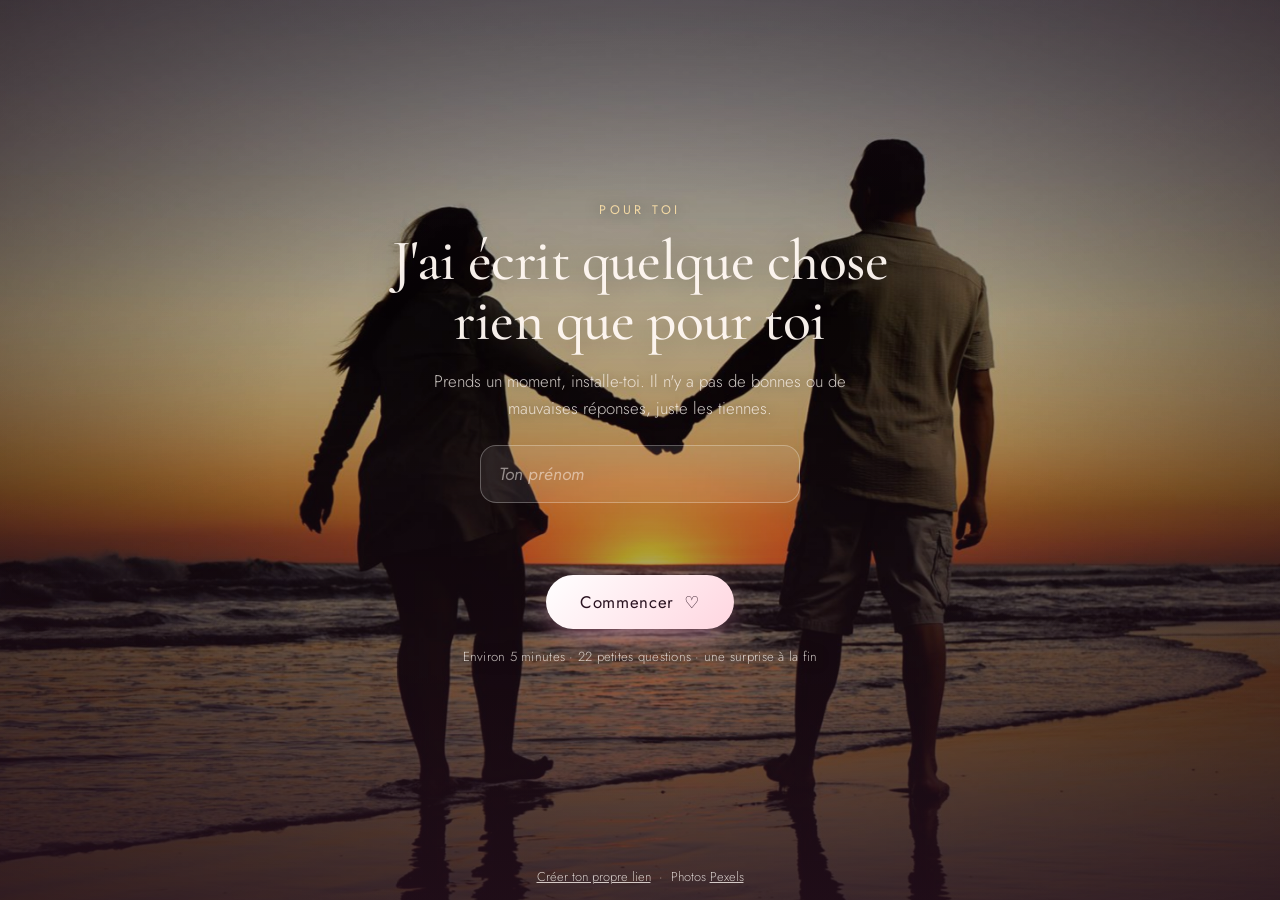
==== commit c84d1e55: "Refonte romantique : photos plein écran, 22 questions, ambiance douce - Suppression du style quiz/Ka" ====
--- a/index.html
+++ b/index.html
@@ -3,146 +3,148 @@
 <head>
   <meta charset="utf-8">
   <meta name="viewport" content="width=device-width, initial-scale=1, viewport-fit=cover">
-  <meta name="theme-color" content="#3d1170">
-  <title>Le quiz de ton cœur 💘</title>
-  <meta name="description" content="Un quiz rien que pour toi.">
+  <meta name="theme-color" content="#2a1220">
+  <title>Quelques mots pour toi 🌹</title>
+  <meta name="description" content="Une petite parenthèse, rien que pour toi.">
   <link rel="preconnect" href="https://fonts.googleapis.com">
   <link rel="preconnect" href="https://fonts.gstatic.com" crossorigin>
-  <link href="https://fonts.googleapis.com/css2?family=Montserrat:wght@500;700;800;900&display=swap" rel="stylesheet">
+  <link href="https://fonts.googleapis.com/css2?family=Cormorant+Garamond:ital,wght@0,500;0,600;1,400;1,500;1,600&family=Jost:wght@300;400;500&display=swap" rel="stylesheet">
   <link rel="stylesheet" href="css/style.css">
 </head>
 <body>
-  <div class="bg" aria-hidden="true"><div class="hearts"></div></div>
+  <!-- Photo de fond (deux calques pour un fondu enchaîné) -->
+  <div class="backdrop" aria-hidden="true">
+    <div class="bg-layer" id="bgA"></div>
+    <div class="bg-layer" id="bgB"></div>
+    <div class="veil"></div>
+  </div>
+  <div class="petals" aria-hidden="true"></div>
 
-  <!-- Barre du haut (pendant le quiz) -->
-  <header class="topbar" id="topbar" hidden>
-    <span class="pill" id="q-count">1 / 20</span>
-    <span class="pill soft" id="q-chapter">Chapitre</span>
-    <span class="pill player" id="q-player">👤</span>
+  <!-- Fil discret en haut pendant les questions -->
+  <header class="top" id="top" hidden>
+    <span class="top-chapter" id="top-chapter"></span>
+    <div class="thread" aria-hidden="true"><span id="thread-fill"></span></div>
   </header>
-  <div class="progress" id="progress" hidden><span id="progress-bar"></span></div>
 
-  <main class="app">
+  <main class="stage">
 
-    <!-- ÉCRAN : accueil façon "lobby" -->
+    <!-- Accueil -->
     <section class="screen active" id="s-intro">
-      <div class="lobby">
-        <p class="pin">PIN DU JEU <strong>1 4 0 2</strong></p>
+      <div class="hero">
         <img class="avatar" id="my-photo" src="img/moi.jpg" alt="" hidden>
-        <h1 class="logo">Love<span>Quiz!</span></h1>
-        <p class="lead" id="intro-lead">Un quiz rien que pour toi</p>
-        <ul class="stats" id="intro-stats"></ul>
+        <p class="eyebrow" id="intro-eyebrow">Pour toi</p>
+        <h1 class="display" id="intro-title">J'ai écrit quelque chose<br>rien que pour toi</h1>
+        <p class="soft" id="intro-lead">Prends un moment, installe-toi. Il n'y a pas de bonnes ou de mauvaises réponses, juste les tiennes.</p>
         <form id="name-form" class="name-form" autocomplete="off" hidden>
-          <input id="name-input" type="text" maxlength="30" placeholder="Ton prénom" aria-label="Ton prénom">
+          <input id="name-input" class="field" type="text" maxlength="30" placeholder="Ton prénom" aria-label="Ton prénom">
         </form>
         <p class="feedback" id="intro-feedback" aria-live="polite"></p>
-        <button class="btn big" id="start">C'est parti !</button>
+        <button class="btn primary" id="start">Commencer <span aria-hidden="true">♡</span></button>
+        <p class="tiny">Environ 5 minutes · 22 petites questions · une surprise à la fin</p>
       </div>
     </section>
 
-    <!-- ÉCRAN : transition de chapitre -->
+    <!-- Chapitre -->
     <section class="screen" id="s-chapter">
-      <div class="chapter">
-        <p class="chapter-num" id="ch-num">Chapitre 1</p>
-        <div class="chapter-img" id="ch-img"></div>
-        <h2 id="ch-title">Titre</h2>
-        <p class="lead" id="ch-intro"></p>
-        <button class="btn" id="ch-go">Je suis prête</button>
+      <div class="hero">
+        <p class="numeral" id="ch-num">I</p>
+        <h2 class="display" id="ch-title"></h2>
+        <p class="quote" id="ch-quote"></p>
+        <button class="btn primary" id="ch-go">Continuer</button>
       </div>
     </section>
 
-    <!-- ÉCRAN : question -->
+    <!-- Question -->
     <section class="screen" id="s-question">
-      <div class="q-box">
-        <h2 id="q-title">Question</h2>
-      </div>
-      <div class="q-media">
-        <div class="timer" id="timer" hidden>
-          <svg viewBox="0 0 44 44" aria-hidden="true"><circle cx="22" cy="22" r="19"/><circle class="t-ring" id="t-ring" cx="22" cy="22" r="19"/></svg>
-          <span id="t-num">25</span>
+      <div class="card" id="q-card">
+        <div class="q-body" id="q-body">
+          <p class="eyebrow" id="q-num"></p>
+          <h2 class="q-title" id="q-title"></h2>
+          <p class="hint" id="q-hint"></p>
+          <div class="answers" id="answers"></div>
+          <div class="extra" id="extra"></div>
         </div>
-        <div class="q-img" id="q-img"></div>
-        <p class="q-hint" id="q-hint"></p>
-      </div>
-      <div class="answers" id="answers"></div>
-      <div class="q-extra" id="q-extra"></div>
-    </section>
-
-    <!-- ÉCRAN : verdict -->
-    <section class="screen" id="s-result">
-      <div class="result">
-        <p class="chapter-num">Résultat du quiz</p>
-        <h2>Ton score d'amour</h2>
-        <div class="meter" role="img" aria-label="Score d'amour">
-          <svg viewBox="0 0 120 120" aria-hidden="true">
-            <circle class="m-bg" cx="60" cy="60" r="52"/>
-            <circle class="m-fill" id="m-fill" cx="60" cy="60" r="52"/>
-          </svg>
-          <div class="m-center"><span id="m-num">0</span><small>%</small></div>
-        </div>
-        <div class="verdict">
-          <div class="v-emoji" id="v-emoji"></div>
-          <h3 id="v-title"></h3>
-          <p id="v-text"></p>
-        </div>
-        <ul class="highlights" id="highlights"></ul>
-        <button class="btn big" id="to-ask">Maintenant, la vraie question…</button>
-      </div>
-    </section>
-
-    <!-- ÉCRAN : la grande question -->
-    <section class="screen" id="s-ask">
-      <div class="ask">
-        <div class="ask-emoji" id="ask-emoji">🥺</div>
-        <h2 id="ask-title">Tu veux sortir avec moi ?</h2>
-        <p class="feedback light" id="ask-feedback" aria-live="polite"></p>
-        <div class="ask-row">
-          <button class="btn yes" id="yes">Oui 💖</button>
-          <button class="btn no" id="no">Non</button>
+        <div class="whisper" id="whisper" hidden>
+          <div class="w-heart" aria-hidden="true">♡</div>
+          <p class="w-text" id="w-text"></p>
+          <button class="btn primary" id="w-next">Continuer</button>
         </div>
       </div>
     </section>
 
-    <!-- ÉCRAN : rendez-vous -->
-    <section class="screen" id="s-date">
-      <div class="panel">
-        <div class="ask-emoji">🥳</div>
-        <h2>YESSS ! On fait quoi ?</h2>
-        <div class="chips" id="activities" role="radiogroup" aria-label="Activité"></div>
-        <label class="label" for="date-input">Quel jour ?</label>
-        <input id="date-input" type="date">
-        <label class="label" for="msg-input">Un petit mot pour moi (optionnel)</label>
-        <textarea id="msg-input" maxlength="200" rows="2" placeholder="J'ai trop hâte…"></textarea>
-        <p class="feedback" id="date-feedback" aria-live="polite"></p>
-        <button class="btn big full" id="date-next">Confirmer le rendez-vous</button>
+    <!-- Verdict -->
+    <section class="screen" id="s-result">
+      <div class="card center">
+        <p class="eyebrow">Ce que dit ton cœur</p>
+        <div class="meter" aria-hidden="true">
+          <svg viewBox="0 0 120 110">
+            <defs>
+              <linearGradient id="hg" x1="0" y1="0" x2="1" y2="1">
+                <stop offset="0" stop-color="#ffb3c7"/><stop offset="1" stop-color="#e0527f"/>
+              </linearGradient>
+              <clipPath id="hclip"><path d="M60 104S8 72 8 36A26 26 0 0 1 60 22a26 26 0 0 1 52 14c0 36-52 68-52 68z"/></clipPath>
+            </defs>
+            <path class="h-outline" d="M60 104S8 72 8 36A26 26 0 0 1 60 22a26 26 0 0 1 52 14c0 36-52 68-52 68z"/>
+            <g clip-path="url(#hclip)"><rect id="h-fill" x="0" y="0" width="120" height="110" fill="url(#hg)"/></g>
+          </svg>
+          <div class="m-num"><span id="m-num">0</span>%</div>
+        </div>
+        <h2 class="display small" id="v-title"></h2>
+        <p class="soft" id="v-text"></p>
+        <ul class="memories" id="memories"></ul>
+        <button class="btn primary" id="to-ask">Il me reste une question…</button>
       </div>
     </section>
 
-    <!-- ÉCRAN : fin -->
+    <!-- La question -->
+    <section class="screen" id="s-ask">
+      <div class="hero">
+        <p class="eyebrow" id="ask-eyebrow">La seule question qui compte</p>
+        <h2 class="display big" id="ask-title">Tu veux sortir avec moi ?</h2>
+        <p class="feedback" id="ask-feedback" aria-live="polite"></p>
+        <div class="ask-row">
+          <button class="btn primary yes" id="yes">Oui <span aria-hidden="true">♥</span></button>
+          <button class="btn glass no" id="no">Non</button>
+        </div>
+      </div>
+    </section>
+
+    <!-- Rendez-vous -->
+    <section class="screen" id="s-date">
+      <div class="card">
+        <p class="eyebrow">Tu as dit oui ♥</p>
+        <h2 class="q-title">Alors… on fait quoi ?</h2>
+        <div class="answers photos" id="activities" role="radiogroup" aria-label="Activité"></div>
+        <label class="label" for="date-input">Quel jour ?</label>
+        <input id="date-input" class="field" type="date">
+        <label class="label" for="msg-input">Un petit mot pour moi <span>(si tu veux)</span></label>
+        <textarea id="msg-input" class="field" maxlength="200" rows="2" placeholder="J'ai hâte…"></textarea>
+        <p class="feedback" id="date-feedback" aria-live="polite"></p>
+        <button class="btn primary full" id="date-next">C'est un rendez-vous</button>
+      </div>
+    </section>
+
+    <!-- Fin -->
     <section class="screen" id="s-done">
-      <div class="panel">
-        <div class="ask-emoji">💞</div>
-        <h2>C'est noté !</h2>
-        <div class="ticket" id="ticket"></div>
-        <a class="btn big full" id="send" target="_blank" rel="noopener">Envoyer mes réponses 📲</a>
+      <div class="card center">
+        <p class="eyebrow">À très vite</p>
+        <h2 class="display small">C'est noté dans mon cœur</h2>
+        <div class="invite" id="invite"></div>
+        <a class="btn primary full" id="send" target="_blank" rel="noopener">Envoyer mes réponses</a>
         <details class="recap">
-          <summary>Voir toutes mes réponses</summary>
+          <summary>Relire mes réponses</summary>
           <ul id="recap-list"></ul>
         </details>
-        <button class="btn ghost" id="restart">Rejouer</button>
+        <button class="btn link" id="restart">Recommencer</button>
       </div>
     </section>
   </main>
 
-  <!-- Bandeau de réaction après chaque réponse (comme Kahoot) -->
-  <div class="reaction" id="reaction" hidden>
-    <div class="r-emoji" id="r-emoji"></div>
-    <p class="r-text" id="r-text"></p>
-    <button class="btn light" id="r-next">Suivant →</button>
-    <span class="r-bar"><span id="r-bar"></span></span>
-  </div>
-
-  <footer class="footer" id="footer"><a href="creer.html">Crée ton propre quiz 💘</a></footer>
+  <footer class="footer" id="footer">
+    <a href="creer.html">Créer ton propre lien</a>
+    <span>·</span>
+    <span>Photos <a href="https://www.pexels.com" target="_blank" rel="noopener">Pexels</a></span>
+  </footer>
 
   <canvas id="confetti" aria-hidden="true"></canvas>
   <script src="js/questions.js"></script>
--- a/css/style.css
+++ b/css/style.css
@@ -1,24 +1,21 @@
 /* =========================================================
-   LoveQuiz — style inspiré des quiz en direct (cases colorées)
+   Une parenthèse romantique — photos plein écran, verre dépoli,
+   typographie élégante, animations lentes.
    ========================================================= */
 :root {
-  --violet: #46178f;
-  --violet-deep: #2a0b5c;
-  --pink: #e6336b;
-  --pink-deep: #b81f50;
-  --ink: #1d1033;
-  --white: #ffffff;
-  --muted: rgba(255, 255, 255, 0.78);
-
-  /* Couleurs des cases réponses */
-  --c0: #e21b3c;  /* rouge   – triangle */
-  --c1: #1368ce;  /* bleu    – losange  */
-  --c2: #d89e00;  /* jaune   – rond     */
-  --c3: #26890c;  /* vert    – carré    */
-  --c4: #864cbf;  /* violet  – cœur     */
-  --c5: #0a8f8f;  /* turquoise – étoile */
-
-  --radius: 14px;
+  --cream: #fff8f3;
+  --blush: #ffd6e0;
+  --rose: #e0527f;
+  --rose-deep: #b8325f;
+  --gold: #f3d9a4;
+  --ink: #2a1220;
+  --text: rgba(255, 248, 243, 0.96);
+  --text-soft: rgba(255, 248, 243, 0.78);
+  --glass: rgba(255, 255, 255, 0.12);
+  --glass-strong: rgba(42, 18, 32, 0.42);
+  --line: rgba(255, 255, 255, 0.28);
+  --serif: "Cormorant Garamond", Georgia, serif;
+  --sans: "Jost", system-ui, sans-serif;
   --safe-b: env(safe-area-inset-bottom, 0px);
 }
 
@@ -26,9 +23,10 @@
 html, body { margin: 0; min-height: 100%; }
 
 body {
-  font-family: "Montserrat", system-ui, sans-serif;
-  color: var(--white);
-  background: var(--violet-deep);
+  font-family: var(--sans);
+  font-weight: 300;
+  color: var(--text);
+  background: var(--ink);
   min-height: 100vh;
   min-height: 100dvh;
   display: flex;
@@ -37,315 +35,345 @@
   -webkit-font-smoothing: antialiased;
 }
 
-/* ---------- Fond animé ---------- */
-.bg {
-  position: fixed; inset: 0; z-index: 0; pointer-events: none;
+/* ---------- Photo de fond ---------- */
+.backdrop { position: fixed; inset: 0; z-index: 0; overflow: hidden; background: var(--ink); }
+.bg-layer {
+  position: absolute; inset: -4%;
+  background-size: cover; background-position: center;
+  opacity: 0;
+  transition: opacity 1.6s ease;
+  will-change: opacity, transform;
+}
+.bg-layer.show { opacity: 1; animation: drift 24s ease-in-out infinite alternate; }
+@keyframes drift {
+  from { transform: scale(1) translate(0, 0); }
+  to   { transform: scale(1.08) translate(-1.5%, -1%); }
+}
+.veil {
+  position: absolute; inset: 0;
   background:
-    radial-gradient(circle at 15% 15%, rgba(230, 51, 107, 0.55), transparent 45%),
-    radial-gradient(circle at 85% 85%, rgba(230, 51, 107, 0.35), transparent 50%),
-    linear-gradient(160deg, var(--violet), var(--violet-deep));
-}
-.hearts { position: absolute; inset: 0; overflow: hidden; }
-.hearts span {
-  position: absolute; bottom: -40px;
-  font-size: var(--size, 20px); opacity: 0;
-  animation: float var(--dur, 14s) linear var(--delay, 0s) infinite;
-}
-@keyframes float {
-  0% { transform: translateY(0) rotate(0); opacity: 0; }
-  10% { opacity: 0.35; }
-  100% { transform: translateY(-110vh) rotate(30deg); opacity: 0; }
-}
-
-/* ---------- Barre du haut ---------- */
-.topbar {
+    linear-gradient(180deg, rgba(42, 18, 32, 0.35) 0%, rgba(42, 18, 32, 0.15) 35%, rgba(42, 18, 32, 0.7) 100%),
+    radial-gradient(ellipse at center, transparent 40%, rgba(20, 6, 14, 0.45) 100%);
+}
+
+/* ---------- Pétales ---------- */
+.petals { position: fixed; inset: 0; z-index: 1; pointer-events: none; overflow: hidden; }
+.petals i {
+  position: absolute; top: -30px;
+  width: var(--s, 14px); height: calc(var(--s, 14px) * 0.8);
+  background: radial-gradient(circle at 30% 30%, #ffe3ea, #f7a1b8 70%);
+  border-radius: 80% 0 80% 0;
+  opacity: 0.75;
+  animation: fall var(--d, 14s) linear var(--delay, 0s) infinite;
+  filter: drop-shadow(0 2px 3px rgba(0, 0, 0, 0.15));
+}
+@keyframes fall {
+  0%   { transform: translate(0, -5vh) rotate(0deg); opacity: 0; }
+  10%  { opacity: 0.8; }
+  50%  { transform: translate(var(--x, 40px), 50vh) rotate(200deg); }
+  100% { transform: translate(calc(var(--x, 40px) * -0.5), 108vh) rotate(420deg); opacity: 0; }
+}
+
+/* ---------- Fil du haut ---------- */
+.top {
+  position: relative; z-index: 3;
+  width: 100%; max-width: 620px; margin: 0 auto;
+  padding: 18px 20px 0;
+  text-align: center;
+}
+.top[hidden] { display: none; }
+.top-chapter { font-family: var(--serif); font-style: italic; font-size: 1.05rem; color: var(--text-soft); letter-spacing: 0.02em; }
+.thread { position: relative; height: 2px; margin-top: 10px; background: rgba(255, 255, 255, 0.2); border-radius: 2px; }
+.thread span {
+  position: absolute; left: 0; top: 0; bottom: 0; width: 0;
+  background: linear-gradient(90deg, var(--blush), var(--rose));
+  border-radius: 2px;
+  transition: width 0.9s ease;
+}
+.thread span::after {
+  content: "♥"; position: absolute; right: -6px; top: 50%;
+  transform: translateY(-52%); font-size: 12px; color: var(--blush);
+  text-shadow: 0 0 8px rgba(255, 180, 200, 0.9);
+}
+
+/* ---------- Scène ---------- */
+.stage {
   position: relative; z-index: 2;
-  display: flex; gap: 8px; align-items: center;
-  padding: 14px 16px 10px;
-  max-width: 760px; width: 100%; margin: 0 auto;
-}
-.topbar[hidden], .progress[hidden] { display: none; }
-.pill {
-  background: var(--white); color: var(--ink);
-  font-weight: 800; font-size: 0.85rem;
-  padding: 7px 12px; border-radius: 999px; white-space: nowrap;
-}
-.pill.soft { background: rgba(255, 255, 255, 0.16); color: var(--white); overflow: hidden; text-overflow: ellipsis; min-width: 0; }
-.pill.player { margin-left: auto; background: rgba(0, 0, 0, 0.25); color: var(--white); }
-.progress { position: relative; z-index: 2; height: 6px; background: rgba(255, 255, 255, 0.15); max-width: 728px; width: calc(100% - 32px); margin: 0 auto; border-radius: 99px; overflow: hidden; }
-.progress span { display: block; height: 100%; width: 0; background: var(--pink); transition: width 0.5s ease; }
-
-/* ---------- Conteneur ---------- */
-.app {
-  position: relative; z-index: 1;
   flex: 1;
-  width: 100%; max-width: 760px;
+  width: 100%; max-width: 620px;
   margin: 0 auto;
-  padding: 16px 16px calc(24px + var(--safe-b));
+  padding: 20px 16px calc(20px + var(--safe-b));
   display: flex; flex-direction: column;
 }
-.screen { display: none; flex: 1; flex-direction: column; }
-.screen.active { display: flex; animation: enter 0.45s cubic-bezier(.2, .9, .3, 1.2); }
-@keyframes enter { from { opacity: 0; transform: translateY(16px); } to { opacity: 1; transform: none; } }
-
-h1, h2, h3 { margin: 0; font-weight: 900; line-height: 1.15; }
-.lead { color: var(--muted); font-weight: 500; font-size: 1.05rem; line-height: 1.5; margin: 10px 0 0; }
-.feedback { min-height: 1.4em; color: #ffd0de; font-weight: 700; margin: 12px 0; text-align: center; }
+.screen { display: none; flex: 1; flex-direction: column; justify-content: center; }
+.screen.active { display: flex; animation: rise 0.9s cubic-bezier(.2, .7, .2, 1); }
+@keyframes rise { from { opacity: 0; transform: translateY(18px); filter: blur(4px); } to { opacity: 1; transform: none; filter: none; } }
+
+/* ---------- Typographie ---------- */
+.display {
+  font-family: var(--serif);
+  font-weight: 500;
+  font-size: clamp(2.3rem, 9vw, 3.6rem);
+  line-height: 1.05;
+  margin: 0;
+  letter-spacing: -0.01em;
+  text-shadow: 0 2px 30px rgba(0, 0, 0, 0.35);
+}
+.display.small { font-size: clamp(1.9rem, 7vw, 2.5rem); }
+.display.big { font-size: clamp(2.6rem, 11vw, 4.2rem); font-style: italic; }
+.eyebrow {
+  margin: 0 0 12px;
+  font-size: 0.78rem; font-weight: 400;
+  letter-spacing: 0.28em; text-transform: uppercase;
+  color: var(--gold);
+}
+.soft { color: var(--text-soft); font-size: 1.05rem; line-height: 1.65; margin: 16px auto 0; max-width: 440px; }
+.quote { font-family: var(--serif); font-style: italic; font-size: clamp(1.25rem, 5vw, 1.6rem); line-height: 1.4; color: var(--text-soft); margin: 18px auto 34px; max-width: 460px; }
+.numeral { font-family: var(--serif); font-size: 1.3rem; letter-spacing: 0.3em; color: var(--gold); margin: 0 0 6px; }
+.numeral::before, .numeral::after { content: ""; display: inline-block; width: 34px; height: 1px; background: var(--gold); opacity: 0.6; vertical-align: middle; margin: 0 14px; }
+.tiny { font-size: 0.82rem; color: var(--text-soft); margin: 18px 0 0; letter-spacing: 0.02em; }
+.feedback { min-height: 1.4em; margin: 12px 0; color: var(--blush); font-weight: 400; text-align: center; }
+
+/* ---------- Héros (écrans centrés) ---------- */
+.hero { text-align: center; display: flex; flex-direction: column; align-items: center; padding: 10px 4px; }
+.hero .btn { margin-top: 26px; }
+.avatar { width: 104px; height: 104px; border-radius: 50%; object-fit: cover; border: 2px solid rgba(255, 255, 255, 0.85); box-shadow: 0 10px 40px rgba(0, 0, 0, 0.35); margin-bottom: 20px; }
+.name-form { width: 100%; max-width: 320px; margin-top: 22px; }
+.name-form[hidden] { display: none; }
+
+/* ---------- Carte en verre ---------- */
+.card {
+  position: relative;
+  background: var(--glass-strong);
+  backdrop-filter: blur(18px) saturate(1.2);
+  -webkit-backdrop-filter: blur(18px) saturate(1.2);
+  border: 1px solid rgba(255, 255, 255, 0.18);
+  border-radius: 28px;
+  padding: 28px 22px 24px;
+  box-shadow: 0 30px 80px -30px rgba(0, 0, 0, 0.6);
+  min-height: 340px;
+}
+.card.center { text-align: center; }
+.q-title {
+  font-family: var(--serif);
+  font-weight: 500;
+  font-size: clamp(1.65rem, 6.4vw, 2.2rem);
+  line-height: 1.15;
+  margin: 0;
+}
+.hint { margin: 10px 0 0; color: var(--text-soft); font-size: 0.92rem; min-height: 1.2em; }
+.q-body { transition: opacity 0.4s ease, transform 0.4s ease; }
+.q-body.away { opacity: 0; transform: translateY(-8px); pointer-events: none; }
 
 /* ---------- Boutons ---------- */
 .btn {
-  display: inline-flex; align-items: center; justify-content: center; gap: 8px;
-  font: inherit; font-weight: 800; font-size: 1.05rem;
-  color: var(--ink); background: var(--white);
-  border: 0; border-radius: 10px;
-  padding: 14px 26px;
+  display: inline-flex; align-items: center; justify-content: center; gap: 10px;
+  font: inherit; font-weight: 400; font-size: 1.05rem; letter-spacing: 0.04em;
+  border: 0; border-radius: 999px;
+  padding: 15px 34px;
   cursor: pointer; text-decoration: none;
-  box-shadow: 0 5px 0 rgba(0, 0, 0, 0.28);
-  transition: transform 0.12s ease, box-shadow 0.12s ease, background 0.2s;
+  transition: transform 0.25s ease, box-shadow 0.25s ease, background 0.3s ease, opacity 0.3s;
   -webkit-tap-highlight-color: transparent;
   touch-action: manipulation;
 }
-.btn:active { transform: translateY(4px); box-shadow: 0 1px 0 rgba(0, 0, 0, 0.28); }
-.btn.big { font-size: 1.15rem; padding: 17px 32px; }
+.btn:active { transform: scale(0.97); }
+.btn.primary {
+  color: var(--ink);
+  background: linear-gradient(135deg, #fff, var(--blush));
+  box-shadow: 0 10px 30px -8px rgba(255, 170, 195, 0.65);
+}
+.btn.primary:hover { box-shadow: 0 14px 38px -8px rgba(255, 170, 195, 0.9); transform: translateY(-1px); }
+.btn.glass { color: var(--text); background: var(--glass); border: 1px solid var(--line); backdrop-filter: blur(10px); -webkit-backdrop-filter: blur(10px); }
 .btn.full { width: 100%; }
-.btn.ghost { background: transparent; color: var(--white); box-shadow: none; border: 2px solid rgba(255, 255, 255, 0.35); margin-top: 12px; }
-.btn.light { background: var(--white); }
-.btn:disabled { opacity: 0.5; cursor: not-allowed; }
-.btn:focus-visible, .tile:focus-visible, .chip:focus-visible, input:focus-visible, textarea:focus-visible {
-  outline: 3px solid #ffd166; outline-offset: 3px;
-}
-
-/* ---------- Lobby ---------- */
-.lobby, .chapter, .result, .ask { flex: 1; display: flex; flex-direction: column; align-items: center; justify-content: center; text-align: center; gap: 6px; }
-.pin { background: var(--white); color: var(--ink); font-weight: 700; font-size: 0.85rem; padding: 8px 16px; border-radius: 8px; margin: 0 0 18px; letter-spacing: 0.04em; }
-.pin strong { font-weight: 900; font-size: 1.1rem; margin-left: 6px; letter-spacing: 0.1em; }
-.avatar { width: 110px; height: 110px; border-radius: 50%; object-fit: cover; border: 4px solid var(--white); box-shadow: 0 10px 30px rgba(0, 0, 0, 0.35); margin-bottom: 10px; }
-.logo { font-size: clamp(2.8rem, 12vw, 4.6rem); letter-spacing: -0.03em; text-shadow: 0 6px 0 rgba(0, 0, 0, 0.25); }
-.logo span { color: #ffd0de; }
-.stats { list-style: none; padding: 0; margin: 20px 0 6px; display: flex; flex-wrap: wrap; justify-content: center; gap: 8px; }
-.stats li { background: rgba(255, 255, 255, 0.14); border-radius: 999px; padding: 8px 14px; font-weight: 700; font-size: 0.9rem; }
-.name-form { width: 100%; max-width: 340px; margin-top: 14px; }
-.name-form[hidden] { display: none; }
+.btn.link { background: none; color: var(--text-soft); padding: 12px; margin-top: 8px; text-decoration: underline; text-underline-offset: 4px; font-size: 0.95rem; }
+.btn:disabled { opacity: 0.45; cursor: default; box-shadow: none; transform: none; }
+.btn:focus-visible, .opt:focus-visible, .photo:focus-visible, .field:focus-visible { outline: 2px solid var(--gold); outline-offset: 3px; }
+
+/* ---------- Réponses : cartes photo ---------- */
+.answers { margin-top: 22px; }
+.answers.photos { display: grid; grid-template-columns: 1fr 1fr; gap: 12px; }
+.photo {
+  position: relative;
+  aspect-ratio: 4 / 5;
+  border: 0; padding: 0;
+  border-radius: 20px; overflow: hidden;
+  cursor: pointer;
+  background: #3a1a2a center / cover no-repeat;
+  box-shadow: 0 12px 30px -14px rgba(0, 0, 0, 0.7);
+  transition: transform 0.4s cubic-bezier(.2, .8, .2, 1), box-shadow 0.4s, opacity 0.5s, filter 0.5s;
+  -webkit-tap-highlight-color: transparent;
+}
+.photo::after {
+  content: ""; position: absolute; inset: 0;
+  background: linear-gradient(180deg, transparent 45%, rgba(30, 10, 22, 0.85));
+}
+.photo span {
+  position: absolute; left: 12px; right: 12px; bottom: 12px; z-index: 1;
+  font-family: var(--serif); font-size: clamp(1.1rem, 4.4vw, 1.35rem); font-weight: 600;
+  color: #fff; text-align: left; line-height: 1.1;
+  text-shadow: 0 2px 10px rgba(0, 0, 0, 0.5);
+}
+.photo:hover { transform: translateY(-3px) scale(1.01); }
+.photo.chosen { transform: scale(1.03); box-shadow: 0 0 0 3px var(--blush), 0 20px 40px -12px rgba(255, 150, 180, 0.6); }
+.photo.chosen::before {
+  content: "♥"; position: absolute; top: 10px; right: 10px; z-index: 2;
+  width: 32px; height: 32px; border-radius: 50%;
+  display: grid; place-items: center;
+  background: var(--cream); color: var(--rose); font-size: 16px;
+  animation: pop 0.5s cubic-bezier(.2, 1.6, .4, 1);
+}
+.photo.faded { opacity: 0.35; filter: grayscale(0.5) blur(1px); }
+@keyframes pop { from { transform: scale(0); } to { transform: scale(1); } }
+
+/* ---------- Réponses : bulles ---------- */
+.answers.pills { display: flex; flex-direction: column; gap: 10px; }
+.answers.pills.wrap { flex-direction: row; flex-wrap: wrap; }
+.opt {
+  display: flex; align-items: center; gap: 12px;
+  width: 100%;
+  font: inherit; font-size: 1.05rem; font-weight: 400; text-align: left;
+  color: var(--text);
+  background: rgba(255, 255, 255, 0.1);
+  border: 1px solid var(--line);
+  border-radius: 18px;
+  padding: 14px 18px;
+  cursor: pointer;
+  transition: background 0.3s, border-color 0.3s, transform 0.25s, opacity 0.4s;
+  -webkit-tap-highlight-color: transparent;
+}
+.answers.pills.wrap .opt { width: auto; border-radius: 999px; padding: 11px 18px; }
+.opt .e { font-size: 1.25rem; line-height: 1; }
+.opt:hover { background: rgba(255, 255, 255, 0.18); }
+.opt.chosen, .opt[aria-pressed="true"] {
+  background: linear-gradient(135deg, rgba(255, 255, 255, 0.95), var(--blush));
+  color: var(--ink); border-color: transparent;
+}
+.opt.faded { opacity: 0.35; }
 
 /* ---------- Champs ---------- */
-input[type="text"], input[type="tel"], input[type="date"], textarea, select {
+.extra { margin-top: 18px; display: flex; flex-direction: column; gap: 12px; }
+.field {
   width: 100%;
-  font: inherit; font-weight: 700; font-size: 1.05rem;
-  color: var(--ink); background: var(--white);
-  border: 3px solid transparent; border-radius: 10px;
-  padding: 14px 16px; text-align: center;
-}
-textarea { text-align: left; resize: vertical; }
-input:focus, textarea:focus, select:focus { outline: none; border-color: #ffd166; }
-.label { display: block; text-align: left; font-weight: 800; font-size: 0.9rem; margin: 18px 0 8px; color: var(--muted); }
-
-.shake { animation: shake 0.4s; }
-@keyframes shake { 20%, 60% { transform: translateX(-8px); } 40%, 80% { transform: translateX(8px); } }
-
-/* ---------- Chapitre ---------- */
-.chapter-num { text-transform: uppercase; letter-spacing: 0.14em; font-weight: 800; font-size: 0.8rem; color: #ffd0de; margin: 0 0 10px; }
-.chapter-img img, .chapter-img span { width: 120px; height: 120px; font-size: 100px; line-height: 120px; display: block; margin: 0 auto 18px; animation: bounce 2s ease-in-out infinite; }
-.chapter h2 { font-size: clamp(1.9rem, 7vw, 2.6rem); }
-.chapter .btn { margin-top: 28px; }
-@keyframes bounce { 0%, 100% { transform: translateY(0); } 50% { transform: translateY(-10px); } }
-
-/* ---------- Question ---------- */
-.q-box {
-  background: var(--white); color: var(--ink);
-  border-radius: var(--radius);
-  padding: 18px 20px;
-  text-align: center;
-  box-shadow: 0 6px 0 rgba(0, 0, 0, 0.2);
-}
-.q-box h2 { font-size: clamp(1.2rem, 4.6vw, 1.7rem); font-weight: 800; }
-
-.q-media {
-  position: relative;
-  flex: 1;
-  display: flex; flex-direction: column; align-items: center; justify-content: center;
-  min-height: 150px; padding: 14px 0;
-}
-.q-img img, .q-img span { width: clamp(90px, 26vw, 150px); height: clamp(90px, 26vw, 150px); display: block; font-size: clamp(76px, 22vw, 128px); line-height: 1; text-align: center; filter: drop-shadow(0 10px 18px rgba(0, 0, 0, 0.35)); animation: popin 0.5s cubic-bezier(.2, 1.4, .4, 1); }
-@keyframes popin { from { transform: scale(0.3) rotate(-12deg); opacity: 0; } to { transform: none; opacity: 1; } }
-.q-hint { margin: 12px 0 0; color: var(--muted); font-weight: 700; font-size: 0.9rem; min-height: 1.2em; text-align: center; }
-
-.timer { position: absolute; left: 0; top: 50%; transform: translateY(-50%); width: 58px; height: 58px; }
-.timer[hidden] { display: none; }
-.timer svg { width: 100%; height: 100%; transform: rotate(-90deg); }
-.timer circle { fill: none; stroke: rgba(255, 255, 255, 0.18); stroke-width: 4; }
-.timer .t-ring { stroke: var(--white); stroke-linecap: round; stroke-dasharray: 119.4; stroke-dashoffset: 0; transition: stroke-dashoffset 1s linear, stroke 0.3s; }
-.timer.low .t-ring { stroke: #ff5c7a; }
-.timer span { position: absolute; inset: 0; display: grid; place-items: center; font-weight: 900; font-size: 1.25rem; }
-.timer.low span { color: #ff8fa3; animation: pulse 1s infinite; }
-@keyframes pulse { 50% { transform: scale(1.15); } }
-
-/* Cases réponses */
-.answers { display: grid; grid-template-columns: 1fr 1fr; gap: 10px; }
-.answers.six { grid-template-columns: 1fr 1fr; }
-.tile {
-  position: relative;
-  display: flex; align-items: center; gap: 12px;
-  min-height: 82px;
-  padding: 14px 14px;
-  font: inherit; font-weight: 800; font-size: clamp(0.92rem, 3.6vw, 1.15rem);
-  text-align: left; color: var(--white);
-  background: var(--c, var(--c0));
-  border: 0; border-radius: 8px;
-  box-shadow: 0 5px 0 rgba(0, 0, 0, 0.28);
-  cursor: pointer;
-  transition: transform 0.12s ease, opacity 0.3s ease, filter 0.3s;
-  -webkit-tap-highlight-color: transparent;
-  touch-action: manipulation;
-}
-.tile:hover { filter: brightness(1.08); }
-.tile:active { transform: translateY(4px); box-shadow: 0 1px 0 rgba(0, 0, 0, 0.28); }
-.tile .shape { flex: 0 0 auto; width: 30px; height: 30px; fill: var(--white); }
-.tile .t-label { flex: 1; line-height: 1.2; }
-.tile .t-emoji { font-size: 1.4rem; }
-.tile.dim { opacity: 0.25; filter: grayscale(0.6); }
-.tile.chosen { transform: scale(1.03); box-shadow: 0 0 0 4px var(--white), 0 5px 0 rgba(0, 0, 0, 0.28); }
-.tile .check {
-  position: absolute; top: 8px; right: 8px;
-  width: 24px; height: 24px; border-radius: 50%;
-  border: 3px solid var(--white); background: transparent;
-  display: grid; place-items: center; font-size: 0.8rem; font-weight: 900;
-  color: transparent;
-}
-.tile[aria-pressed="true"] .check { background: var(--white); color: var(--ink); }
-.tile[aria-pressed="true"] { box-shadow: 0 0 0 4px var(--white), 0 5px 0 rgba(0, 0, 0, 0.28); }
-.tile:disabled { cursor: default; }
-
-.q-extra { margin-top: 12px; display: flex; flex-direction: column; gap: 10px; }
-.q-extra .row { display: flex; gap: 10px; }
-.q-extra .row .btn { flex: 1; }
-.skip { background: transparent !important; color: var(--muted) !important; box-shadow: none !important; font-size: 0.95rem !important; text-decoration: underline; }
-
-/* Curseur */
-.scale-box { background: rgba(0, 0, 0, 0.22); border-radius: var(--radius); padding: 20px 18px 16px; text-align: center; }
-.scale-val { font-size: clamp(2.6rem, 12vw, 3.6rem); font-weight: 900; line-height: 1; }
-.scale-emoji { font-size: 2.6rem; display: block; margin-bottom: 6px; }
-.scale-txt { color: var(--muted); font-weight: 700; margin: 8px 0 14px; min-height: 1.3em; }
+  font: inherit; font-size: 1.1rem; font-weight: 400;
+  color: var(--text);
+  background: rgba(255, 255, 255, 0.08);
+  border: 1px solid var(--line);
+  border-radius: 16px;
+  padding: 15px 18px;
+  transition: border-color 0.3s, background 0.3s;
+}
+.field::placeholder { color: rgba(255, 248, 243, 0.5); font-style: italic; }
+.field:focus { outline: none; border-color: var(--blush); background: rgba(255, 255, 255, 0.14); }
+textarea.field { resize: vertical; min-height: 64px; }
+input[type="date"].field { color-scheme: dark; }
+.label { display: block; margin: 20px 0 8px; font-size: 0.9rem; color: var(--text-soft); letter-spacing: 0.04em; }
+.label span { opacity: 0.7; font-style: italic; }
+.shake { animation: shake 0.45s; }
+@keyframes shake { 20%, 60% { transform: translateX(-7px); } 40%, 80% { transform: translateX(7px); } }
+
+/* ---------- Curseur ---------- */
+.scale { text-align: center; padding: 8px 4px 4px; }
+.scale-e { font-size: 2.4rem; line-height: 1; display: block; transition: transform 0.3s; }
+.scale-v { font-family: var(--serif); font-size: clamp(3rem, 14vw, 4rem); font-weight: 500; line-height: 1; margin-top: 8px; }
+.scale-t { font-family: var(--serif); font-style: italic; font-size: 1.2rem; color: var(--text-soft); margin: 8px 0 20px; min-height: 1.4em; }
 input[type="range"] {
   -webkit-appearance: none; appearance: none;
-  width: 100%; height: 14px; border-radius: 99px;
-  background: linear-gradient(90deg, #6ec6ff, #ffd166, var(--pink));
+  width: 100%; height: 4px; border-radius: 4px;
+  background: linear-gradient(90deg, var(--blush) var(--p, 50%), rgba(255, 255, 255, 0.25) var(--p, 50%));
   outline: none;
 }
-input[type="range"]::-webkit-slider-thumb { -webkit-appearance: none; width: 34px; height: 34px; border-radius: 50%; background: var(--white); border: 4px solid var(--pink); box-shadow: 0 4px 10px rgba(0, 0, 0, 0.35); cursor: grab; }
-input[type="range"]::-moz-range-thumb { width: 28px; height: 28px; border-radius: 50%; background: var(--white); border: 4px solid var(--pink); cursor: grab; }
-
-/* ---------- Bandeau de réaction ---------- */
-.reaction {
-  position: fixed; left: 0; right: 0; bottom: 0; z-index: 20;
-  background: linear-gradient(135deg, var(--pink), var(--pink-deep));
-  padding: 22px 20px calc(22px + var(--safe-b));
+input[type="range"]::-webkit-slider-thumb {
+  -webkit-appearance: none; width: 30px; height: 30px; border-radius: 50%;
+  background: var(--cream); border: 0;
+  box-shadow: 0 0 0 6px rgba(255, 200, 215, 0.25), 0 4px 14px rgba(0, 0, 0, 0.35);
+  cursor: grab;
+}
+input[type="range"]::-moz-range-thumb { width: 28px; height: 28px; border-radius: 50%; background: var(--cream); border: 0; box-shadow: 0 0 0 6px rgba(255, 200, 215, 0.25); cursor: grab; }
+
+/* ---------- Petit mot (réaction) ---------- */
+.whisper {
+  position: absolute; inset: 0;
+  display: flex; flex-direction: column; align-items: center; justify-content: center;
+  text-align: center; padding: 28px;
+  animation: fadein 0.6s ease;
+}
+.whisper[hidden] { display: none; }
+@keyframes fadein { from { opacity: 0; } to { opacity: 1; } }
+.w-heart { font-size: 2.6rem; color: var(--blush); animation: beat 1.6s ease-in-out infinite; text-shadow: 0 0 24px rgba(255, 170, 200, 0.8); }
+.w-text { font-family: var(--serif); font-style: italic; font-size: clamp(1.5rem, 6vw, 2rem); line-height: 1.3; margin: 16px 0 28px; max-width: 440px; overflow-wrap: anywhere; }
+@keyframes beat { 0%, 100% { transform: scale(1); } 15% { transform: scale(1.18); } 30% { transform: scale(1); } 45% { transform: scale(1.1); } }
+
+/* ---------- Verdict ---------- */
+.meter { position: relative; width: min(200px, 56vw); margin: 6px auto 18px; }
+.meter svg { width: 100%; display: block; overflow: visible; }
+.h-outline { fill: rgba(255, 255, 255, 0.08); stroke: rgba(255, 255, 255, 0.5); stroke-width: 1.5; }
+#h-fill { transform: translateY(110px); transition: transform 2.6s cubic-bezier(.3, .7, .2, 1); }
+.m-num { position: absolute; inset: 0 0 12% 0; display: flex; align-items: center; justify-content: center; gap: 2px; font-family: var(--serif); font-size: clamp(2.4rem, 11vw, 3.2rem); font-weight: 600; color: #fff; text-shadow: 0 2px 16px rgba(120, 20, 60, 0.6); }
+.memories { list-style: none; padding: 0; margin: 22px 0 24px; display: grid; gap: 10px; text-align: left; }
+.memories li { background: rgba(255, 255, 255, 0.08); border: 1px solid rgba(255, 255, 255, 0.12); border-radius: 16px; padding: 12px 16px; line-height: 1.5; }
+.memories b { display: block; font-weight: 400; font-size: 0.75rem; letter-spacing: 0.18em; text-transform: uppercase; color: var(--gold); margin-bottom: 2px; }
+.verdict-hide { opacity: 0; transform: translateY(8px); }
+.verdict-show { opacity: 1; transform: none; transition: all 0.9s ease; }
+
+/* ---------- Oui / Non ---------- */
+.ask-row { display: flex; gap: 16px; align-items: center; justify-content: center; flex-wrap: wrap; margin-top: 30px; min-height: 110px; }
+.btn.yes { font-size: 1.25rem; padding: 18px 46px; position: relative; z-index: 3; transition: transform 0.35s cubic-bezier(.2, 1.4, .4, 1), box-shadow 0.3s; }
+.btn.no { white-space: nowrap; max-width: calc(100vw - 32px); }
+/* Une fois qu'il fuit, il est rattaché au <body> et parcourt tout l'écran */
+.btn.no.runaway { position: fixed; z-index: 30; margin: 0; transition: left 0.35s cubic-bezier(.3, 1.2, .5, 1), top 0.35s cubic-bezier(.3, 1.2, .5, 1); }
+
+/* ---------- Invitation finale ---------- */
+.invite {
+  margin: 22px 0 20px;
+  padding: 22px 20px;
+  background: linear-gradient(160deg, rgba(255, 248, 243, 0.96), rgba(255, 220, 230, 0.92));
+  color: var(--ink);
+  border-radius: 20px;
   text-align: center;
-  box-shadow: 0 -10px 40px rgba(0, 0, 0, 0.35);
-  border-radius: 22px 22px 0 0;
-  animation: up 0.35s cubic-bezier(.2, 1.2, .4, 1);
-}
-.reaction[hidden] { display: none; }
-@keyframes up { from { transform: translateY(100%); } to { transform: none; } }
-.r-emoji { font-size: 2.6rem; line-height: 1; }
-.r-text { font-weight: 800; font-size: 1.15rem; line-height: 1.35; margin: 10px auto 16px; max-width: 520px; overflow-wrap: anywhere; }
-.r-bar { position: absolute; left: 0; right: 0; top: 0; height: 4px; overflow: hidden; border-radius: 22px 22px 0 0; }
-.r-bar span { display: block; height: 100%; width: 0; background: rgba(255, 255, 255, 0.85); }
-.r-bar span.run { width: 100%; transition: width var(--d, 3s) linear; }
-
-/* ---------- Résultat ---------- */
-.result h2 { font-size: clamp(1.6rem, 6vw, 2.2rem); }
-.meter { position: relative; width: min(220px, 60vw); aspect-ratio: 1; margin: 22px auto 10px; }
-.meter svg { width: 100%; height: 100%; transform: rotate(-90deg); }
-.meter circle { fill: none; stroke-width: 12; }
-.m-bg { stroke: rgba(255, 255, 255, 0.15); }
-.m-fill { stroke: var(--pink); stroke-linecap: round; stroke-dasharray: 326.7; stroke-dashoffset: 326.7; transition: stroke-dashoffset 2.2s cubic-bezier(.3, .8, .3, 1); filter: drop-shadow(0 0 8px rgba(230, 51, 107, 0.8)); }
-.m-center { position: absolute; inset: 0; display: grid; place-content: center; grid-auto-flow: column; align-items: baseline; font-weight: 900; }
-.m-center span { font-size: clamp(3rem, 14vw, 4.2rem); }
-.m-center small { font-size: 1.4rem; }
-.verdict { opacity: 0; transform: translateY(10px); transition: all 0.6s ease; }
-.verdict.show { opacity: 1; transform: none; }
-.v-emoji { font-size: 3rem; }
-.verdict h3 { font-size: 1.5rem; margin: 6px 0; }
-.verdict p { color: var(--muted); font-weight: 600; margin: 0; }
-.highlights { list-style: none; padding: 0; margin: 18px 0 22px; display: grid; gap: 8px; width: 100%; max-width: 460px; text-align: left; }
-.highlights li { background: rgba(255, 255, 255, 0.12); border-radius: 10px; padding: 10px 14px; font-weight: 600; font-size: 0.95rem; }
-.highlights b { color: #ffd0de; }
-
-/* ---------- La grande question ---------- */
-.ask-emoji { font-size: clamp(4rem, 18vw, 6rem); line-height: 1; animation: beat 1.4s ease-in-out infinite; }
-@keyframes beat { 0%, 100% { transform: scale(1); } 15% { transform: scale(1.15); } 30% { transform: scale(1); } }
-.ask h2 { font-size: clamp(1.8rem, 7.5vw, 2.8rem); margin: 18px 0 4px; }
-.ask-row { display: flex; gap: 16px; justify-content: center; align-items: center; margin-top: 22px; min-height: 120px; }
-.btn.yes { background: #26890c; color: var(--white); font-size: 1.3rem; padding: 18px 38px; transition: transform 0.3s cubic-bezier(.2, 1.4, .4, 1); position: relative; z-index: 3; }
-.btn.no { background: var(--c0); color: var(--white); font-size: 1.05rem; padding: 14px 24px; white-space: nowrap; max-width: calc(100vw - 32px); }
-/* Une fois qu'il fuit, le bouton Non est rattaché au <body> et se déplace sur tout l'écran */
-.btn.no.runaway { position: fixed; z-index: 30; margin: 0; transition: left 0.28s cubic-bezier(.3, 1.3, .5, 1), top 0.28s cubic-bezier(.3, 1.3, .5, 1); }
-
-/* ---------- Rendez-vous & fin ---------- */
-.panel { width: 100%; max-width: 480px; margin: auto; text-align: center; }
-.panel h2 { font-size: clamp(1.6rem, 6vw, 2.2rem); margin: 12px 0 8px; }
-.chips { display: grid; grid-template-columns: 1fr 1fr; gap: 10px; margin-top: 16px; }
-.chip {
-  font: inherit; font-weight: 800; font-size: 0.95rem;
-  color: var(--white); background: rgba(255, 255, 255, 0.12);
-  border: 3px solid transparent; border-radius: 10px;
-  padding: 14px 10px; cursor: pointer; transition: all 0.2s;
-}
-.chip[aria-checked="true"] { background: var(--white); color: var(--ink); border-color: #ffd166; }
-.panel .btn.full { margin-top: 8px; }
-input[type="date"] { color-scheme: light; }
-
-.ticket {
-  text-align: left; color: var(--ink);
-  background: var(--white);
-  border-radius: var(--radius);
-  padding: 18px 20px; margin: 18px 0 20px;
-  line-height: 1.7; font-weight: 600;
-  position: relative;
-  box-shadow: 0 6px 0 rgba(0, 0, 0, 0.2);
-}
-.ticket strong { color: var(--pink-deep); font-weight: 800; }
-.ticket .note { font-style: italic; color: #6b5a80; margin-top: 8px; }
-.recap { margin-top: 18px; text-align: left; background: rgba(0, 0, 0, 0.2); border-radius: 10px; padding: 12px 16px; }
-.recap summary { cursor: pointer; font-weight: 800; }
-.recap ul { padding-left: 18px; margin: 10px 0 0; line-height: 1.6; font-size: 0.92rem; }
-.recap b { color: #ffd0de; }
-
-/* ---------- Page "créer" ---------- */
-.create { width: 100%; max-width: 460px; margin: auto; text-align: center; }
-.create form .btn { width: 100%; margin-top: 22px; }
-.hint { color: var(--muted); font-size: 0.85rem; margin: 6px 0 0; text-align: left; }
+  box-shadow: 0 20px 50px -20px rgba(0, 0, 0, 0.6);
+}
+.invite .i-k { font-size: 0.72rem; letter-spacing: 0.25em; text-transform: uppercase; color: var(--rose-deep); }
+.invite .i-v { font-family: var(--serif); font-size: 1.5rem; font-weight: 600; margin: 2px 0 12px; }
+.invite .i-v:last-child { margin-bottom: 0; }
+.invite .i-note { font-family: var(--serif); font-style: italic; font-size: 1.2rem; color: #6d3b52; border-top: 1px solid rgba(184, 50, 95, 0.2); padding-top: 12px; margin-top: 6px; }
+.recap { margin-top: 16px; text-align: left; border-top: 1px solid rgba(255, 255, 255, 0.15); padding-top: 12px; }
+.recap summary { cursor: pointer; color: var(--text-soft); font-size: 0.95rem; text-align: center; }
+.recap ul { list-style: none; padding: 0; margin: 14px 0 0; display: grid; gap: 8px; font-size: 0.95rem; }
+.recap b { display: block; font-weight: 400; font-size: 0.72rem; letter-spacing: 0.16em; text-transform: uppercase; color: var(--gold); }
+
+/* ---------- Page « créer » ---------- */
 .seg { display: grid; grid-template-columns: 1fr 1fr; gap: 10px; }
 .seg label { cursor: pointer; }
 .seg input { position: absolute; opacity: 0; pointer-events: none; }
-.seg span { display: block; padding: 13px; border-radius: 10px; background: rgba(255, 255, 255, 0.12); font-weight: 800; border: 3px solid transparent; }
-.seg input:checked + span { background: var(--white); color: var(--ink); border-color: #ffd166; }
-.seg input:focus-visible + span { outline: 3px solid #ffd166; outline-offset: 3px; }
+.seg span { display: block; text-align: center; padding: 13px; border-radius: 16px; background: rgba(255, 255, 255, 0.08); border: 1px solid var(--line); transition: all 0.3s; }
+.seg input:checked + span { background: linear-gradient(135deg, #fff, var(--blush)); color: var(--ink); border-color: transparent; }
+.seg input:focus-visible + span { outline: 2px solid var(--gold); outline-offset: 3px; }
+.note-small { color: var(--text-soft); font-size: 0.85rem; margin: 6px 0 0; }
+.result-link[hidden] { display: none; }
 .result-link { margin-top: 22px; }
-.result-link[hidden] { display: none; }
-.result-link input { font-size: 0.85rem; text-align: left; }
 .result-link .row { display: flex; gap: 10px; margin-top: 12px; }
-.result-link .row .btn { flex: 1; }
+.result-link .row .btn { flex: 1; padding-left: 16px; padding-right: 16px; }
 
 /* ---------- Footer & confettis ---------- */
-.footer { position: relative; z-index: 1; text-align: center; padding: 0 16px calc(16px + var(--safe-b)); font-size: 0.85rem; font-weight: 600; }
+.footer { position: relative; z-index: 2; text-align: center; padding: 0 16px calc(14px + var(--safe-b)); font-size: 0.8rem; color: var(--text-soft); display: flex; gap: 8px; justify-content: center; flex-wrap: wrap; }
 .footer[hidden] { display: none; }
-.footer a { color: var(--muted); }
+.footer a { color: var(--text-soft); }
 #confetti { position: fixed; inset: 0; width: 100%; height: 100%; pointer-events: none; z-index: 40; }
 
-/* ---------- Petits écrans ---------- */
-@media (max-width: 420px) {
-  .tile { min-height: 74px; gap: 8px; padding: 12px 10px; }
-  .tile .shape { width: 22px; height: 22px; }
-  .tile .t-emoji { display: none; }
-  .timer { width: 48px; height: 48px; }
-  .q-box { padding: 14px 14px; }
-}
-@media (max-height: 640px) {
-  .q-media { min-height: 110px; }
-  .q-img img, .q-img span { width: 80px; height: 80px; font-size: 68px; }
+/* ---------- Grand écran ---------- */
+@media (min-width: 700px) {
+  .card { padding: 38px 36px 32px; }
+  .answers.photos { gap: 16px; }
+}
+@media (max-height: 700px) {
+  .photo { aspect-ratio: 1 / 1; }
 }
 
 @media (prefers-reduced-motion: reduce) {
   *, *::before, *::after { animation: none !important; transition: none !important; }
-}
+  .bg-layer.show { opacity: 1; }
+}
+
+/* Lisibilité sur les photos claires */
+.soft, .quote, .hint, .eyebrow, .top-chapter, .tiny, .feedback { text-shadow: 0 1px 14px rgba(20, 6, 14, 0.55); }
+.card .soft, .card .hint, .card .eyebrow { text-shadow: none; }
